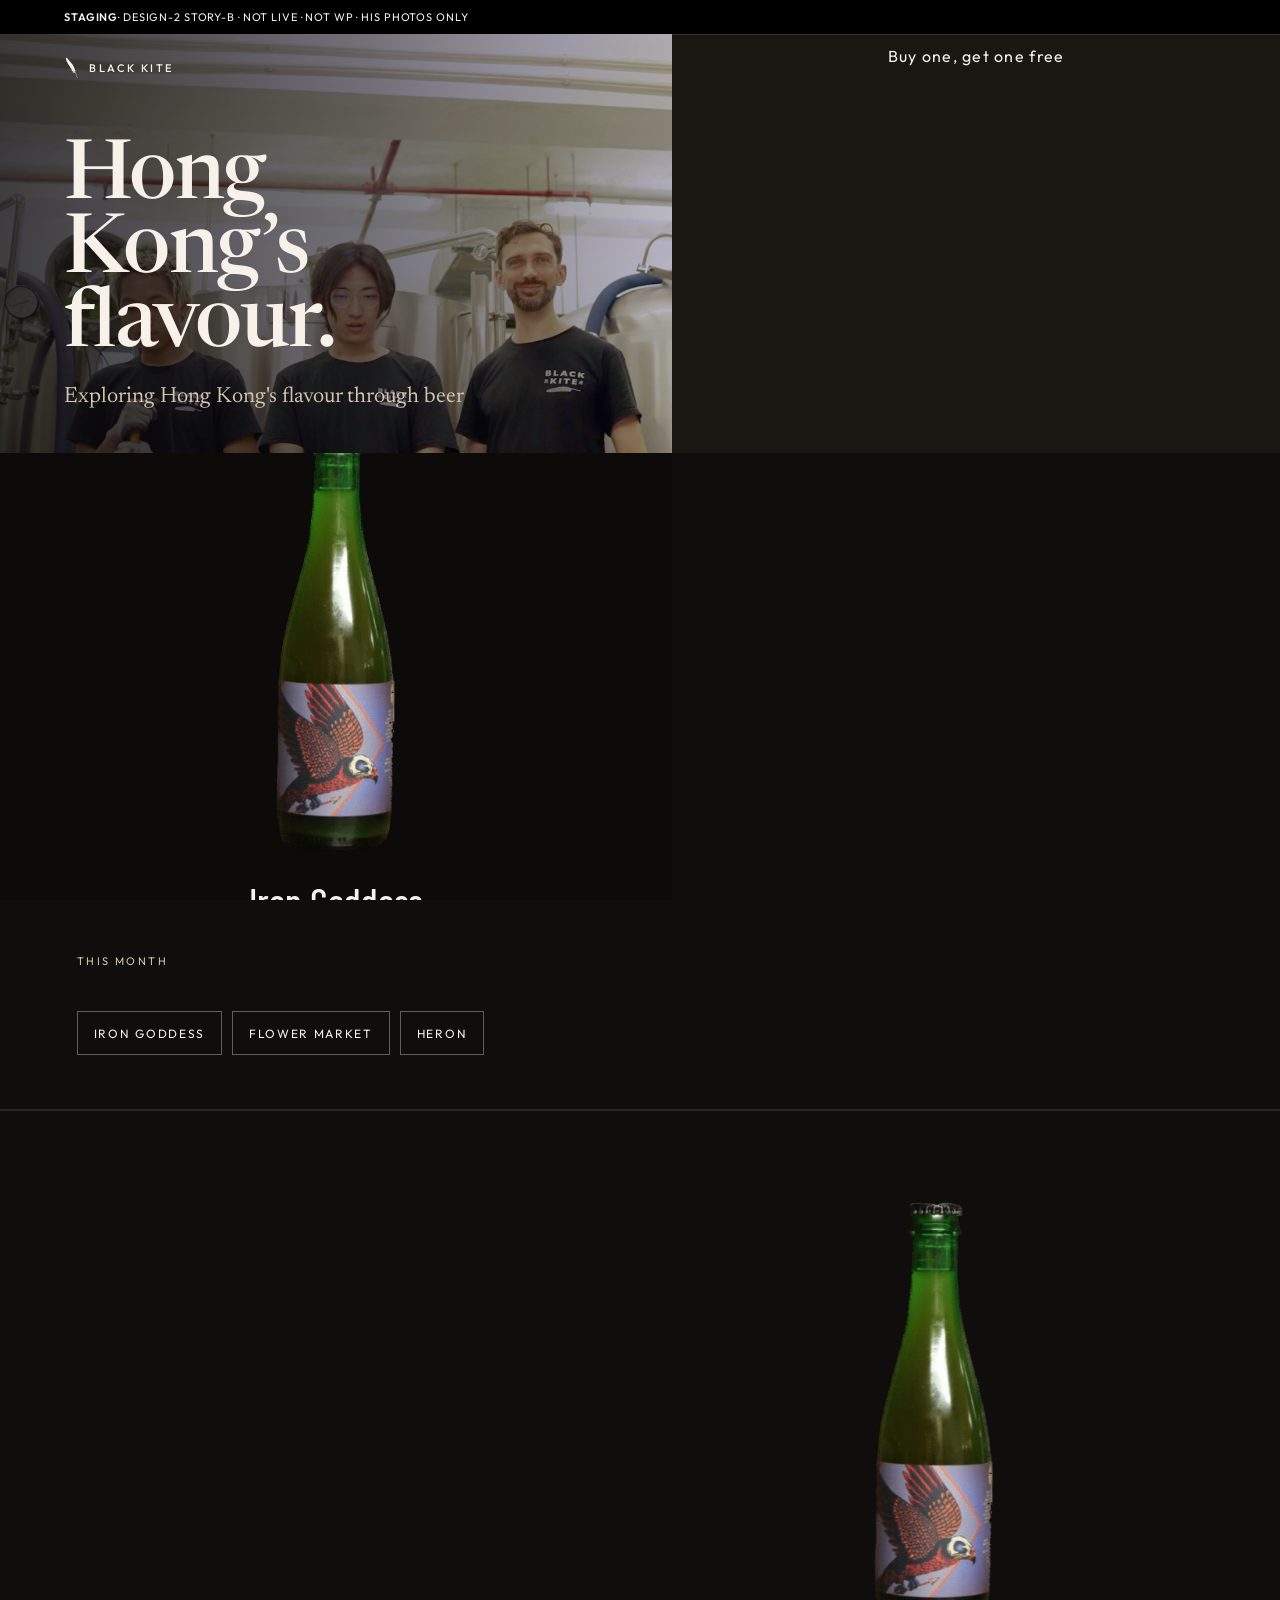
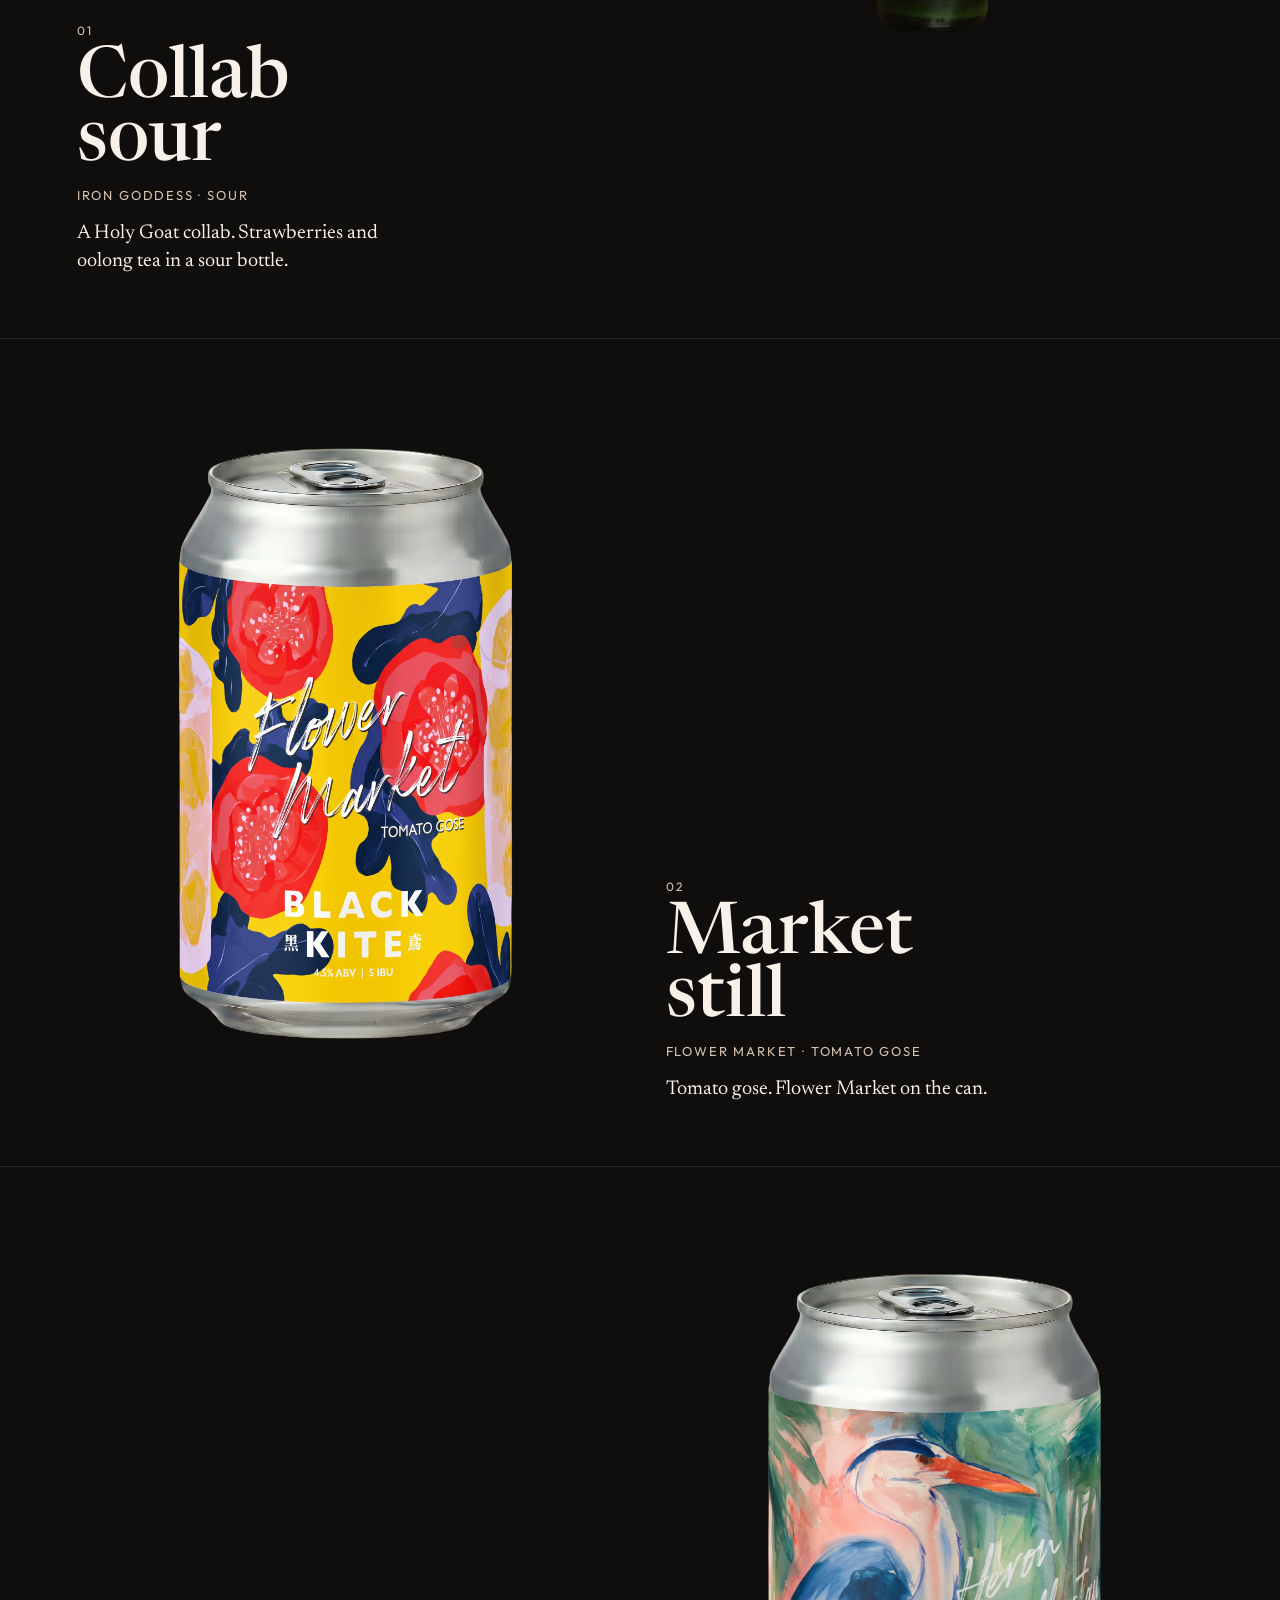
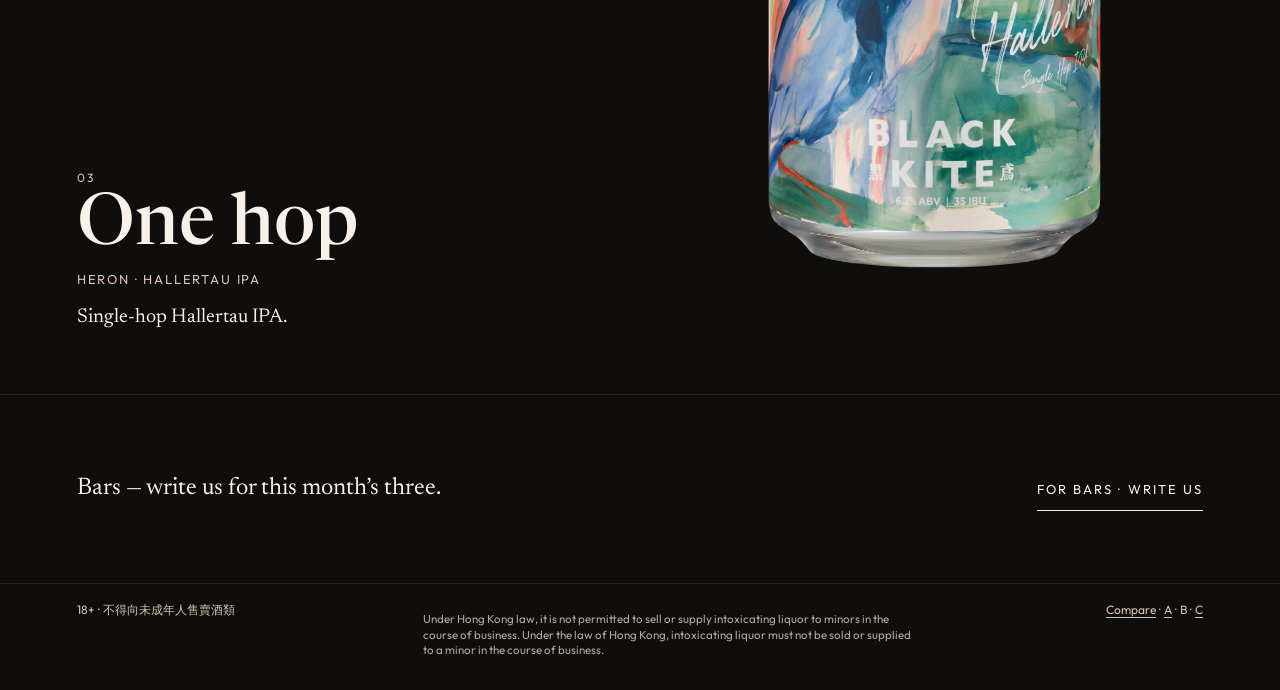
==== index.html @ 5957b6c3 "story-b: move .deal-bar under film strip above Iron promo Jon GO t45u via Chief: snug under .film-vi" ====
<!DOCTYPE html>
<html lang="en">
<head>
<meta charset="utf-8">
<meta name="viewport" content="width=device-width, initial-scale=1">
<meta name="robots" content="noindex">
<title>Black Kite — STAGING · B · Film · Iron Goddess</title>
<link rel="preconnect" href="https://fonts.googleapis.com">
<link rel="preconnect" href="https://fonts.gstatic.com" crossorigin>
<link href="https://fonts.googleapis.com/css2?family=Barlow+Condensed:wght@500&family=Newsreader:wght@400;500&family=Outfit:wght@400;500;600&display=swap" rel="stylesheet">
<style>
  :root {
    --ground: #100e0c;
    --cream: #f7f1ea;
    --mute: #d4c4b0;
    --ban: 34px;
  }
  * { box-sizing: border-box; }
  html {
    scroll-behavior: smooth;
    scroll-padding-top: calc(var(--ban) + 12px);
  }
  #month, #stills, #bridge {
    scroll-margin-top: calc(var(--ban) + 12px);
  }
  html, body { margin: 0; background: var(--ground); color: var(--cream); font-family: Newsreader, Palatino, Georgia, serif; }
  img { display: block; max-width: 100%; height: auto; }
  a { color: inherit; text-decoration: none; }
  button { font: inherit; color: inherit; background: none; border: 0; padding: 0; cursor: pointer; }
  a:focus-visible, button:focus-visible { outline: 2px solid var(--cream); outline-offset: 3px; }
  .soft-banner {
    margin: 0; min-height: var(--ban); display: flex; align-items: center;
    padding: 8px 5vw; background: #000; color: var(--cream);
    font-family: Outfit, sans-serif; font-size: 11px; letter-spacing: .08em; text-transform: uppercase;
    position: sticky; top: 0; z-index: 80;
  }
  .soft-banner strong { font-weight: 600; }

  .film {
    position: relative; height: calc(100svh - var(--ban)); min-height: 640px;
    display: grid; grid-template-columns: 1.05fr .95fr;
    background: var(--ground); overflow: hidden;
  }
  .film-video { position: relative; min-height: 0; overflow: hidden; background: #0c0b09; }
  .film-banner {
    position: absolute; inset: 0; width: 100%; height: 100%;
    object-fit: cover; object-position: center 28%;
    background: #0c0b09; z-index: 0; pointer-events: none;
  }
  .film-video .void { position: relative; z-index: 2; padding: 1.4rem 5vw 6vh; display: flex; flex-direction: column; height: 100%; min-height: 0; }
  .film-video .void::before {
    content: ""; position: absolute; inset: 0; z-index: -1; pointer-events: none;
    background: linear-gradient(90deg, rgba(12,11,9,.78) 0%, rgba(12,11,9,.55) 55%, rgba(12,11,9,.25) 100%);
  }
  .canwrap.promo {
    display: flex; flex-direction: column; align-items: center; justify-content: center;
    gap: 12px; min-height: 0; padding: 4vh 3vw; background: #0c0b09;
  }
  .canwrap.promo img {
    width: auto; max-width: 100%; max-height: 68vh;
    object-fit: contain; object-position: center top;
  }

  /* t90u — Iron Goddess 600×600 square-friendly vs tall product shots */
  .canwrap.promo img[src*="iron-goddess"],
  #chapter-iron .shot img,
  #chip-iron img {
    width: min(100%, 52vh);
    max-width: 520px;
    max-height: 68vh;
    aspect-ratio: 1 / 1;
    height: auto;
    object-fit: contain;
    object-position: center center;
  }
  #chip-iron img {
    width: 88px;
    max-width: 88px;
    max-height: 88px;
    height: 88px;
  }
  @media (max-width: 800px) {
    .canwrap.promo img[src*="iron-goddess"] { max-height: min(48vh, 340px); width: min(100%, 48vh, 340px); }
  }

  .promo-name {
    margin: 0; font-family: "Barlow Condensed", Impact, sans-serif;
    font-weight: 500; font-size: clamp(28px, 3vw, 40px); line-height: 1; color: var(--cream);
  }
  .promo-sell {
    margin: 0; font-family: Outfit, sans-serif; font-size: 14px;
    letter-spacing: .06em; color: var(--mute);
  }
  .bar { display: flex; justify-content: space-between; align-items: center; gap: 1rem; }
  .mark { display: flex; align-items: center; gap: 10px; font-family: Outfit, sans-serif; letter-spacing: .22em; font-size: 11px; font-weight: 500; }
  .feather { height: 24px; width: auto; display: block; }
  .feather path { fill: var(--cream); }
  .speak { margin-top: 7vh; }
  .film h1 {
    margin: 0 0 1.1rem; max-width: 9ch;
    font-weight: 500; font-size: clamp(2.6rem, 6.4vw, 5.75rem); line-height: .9; letter-spacing: -.02em;
  }
  .earnest { margin: 0; max-width: 34ch; font-size: clamp(1.125rem, 2vw, 1.375rem); line-height: 1.4; color: var(--mute); }
  .sell {
    margin: 1.1rem 0 0; max-width: 36ch;
    font-family: Outfit, sans-serif; font-size: clamp(0.95rem, 1.6vw, 1.05rem);
    font-weight: 500; letter-spacing: .04em; line-height: 1.35; color: var(--cream);
  }

  .month-label, .chip-strip .label {
    margin: 0; font-family: Outfit, sans-serif; font-size: 11px; letter-spacing: .22em;
    text-transform: uppercase; color: var(--mute);
  }
  .month-label { padding: 6vh 6vw 0; }
  .chip-strip { padding: 3vh 6vw 6vh; border-bottom: 1px solid rgba(247,241,234,.1); position: relative; }
  .chips { display: flex; flex-wrap: wrap; gap: 10px; position: relative; margin-top: 1rem; }
  .chip {
    font-family: Outfit, sans-serif; font-size: 12px; letter-spacing: .14em; text-transform: uppercase;
    min-height: 44px; padding: 12px 16px; border: 1px solid rgba(247,241,234,.35); background: transparent; color: var(--cream);
    transition: background 250ms ease, opacity 250ms ease;
  }
  .chip:hover, .chip:focus-visible, .chip.is-open { background: rgba(247,241,234,.1); }
  .chip-panel {
    display: none; position: absolute; z-index: 5; top: calc(100% + 12px); left: 12px;
    width: min(440px, calc(100vw - 24px));
    padding: 1rem; background: #1a1714; border: 1px solid rgba(247,241,234,.22);
    grid-template-columns: 88px 1fr; gap: 14px; align-items: center;
    opacity: 0; transition: opacity 250ms ease;
  }
  .chip-panel.is-open { display: grid; opacity: 1; }
  .chip-panel img { width: 88px; height: 112px; object-fit: contain; object-position: center top; background: #0c0b09; }
  .chip-panel .name { margin: 0 0 4px; font-size: 1.625rem; font-weight: 500; line-height: 1; }
  .chip-panel .meta { margin: 0 0 8px; font-family: Outfit, sans-serif; font-size: 12px; letter-spacing: .14em; text-transform: uppercase; color: var(--mute); }
  .chip-panel .blurb { margin: 0; font-size: 1rem; line-height: 1.35; color: var(--cream); }
  .chip-panel .close {
    position: absolute; top: 8px; right: 10px; min-height: 44px; min-width: 44px;
    font-family: Outfit, sans-serif; font-size: 11px; letter-spacing: .14em; text-transform: uppercase; color: var(--mute);
  }

  .chapter {
    min-height: 92vh; display: grid; grid-template-columns: 1fr 1fr; gap: 4vw; align-items: end;
    padding: 8vh 6vw 7vh; border-top: 1px solid rgba(247,241,234,.1); scroll-snap-align: start;
  }
  .chapter:nth-child(even) .copy { order: 2; }
  .chapter:nth-child(even) .shot { order: 1; }
  .shot {
    display: flex; align-items: flex-end; justify-content: center; min-height: 52vh;
    position: sticky; top: calc(var(--ban) + 1rem); align-self: start;
  }
  .shot img { width: auto; max-width: 100%; max-height: 74vh; object-fit: contain; object-position: center top; }
  .idx { font-family: Outfit, sans-serif; font-size: 12px; letter-spacing: .22em; color: var(--mute); }
  .copy h2 { margin: 10px 0 12px; max-width: 8ch; font-weight: 500; font-size: clamp(2.75rem, 5.6vw, 5.25rem); line-height: .88; }
  .slate { display: block; margin-bottom: 1rem; font-family: Outfit, sans-serif; font-size: 13px; letter-spacing: .14em; text-transform: uppercase; color: var(--mute); }
  .copy p { margin: 0; max-width: 32ch; font-size: 1.25rem; line-height: 1.4; color: var(--cream); }
  html.js-motion .copy { opacity: 0; transform: translateY(12px); transition: opacity .7s ease, transform .7s ease; }
  html.js-motion .chapter.is-in .copy { opacity: 1; transform: none; }

  .bridge {
    padding: 8vh 6vw; border-top: 1px solid rgba(247,241,234,.1);
    display: flex; justify-content: space-between; align-items: baseline; gap: 1.5rem; flex-wrap: wrap;
    scroll-snap-align: start;
  }
  .bridge p { margin: 0; max-width: 34ch; font-size: clamp(1.35rem, 2.4vw, 1.5rem); line-height: 1.3; }
  .bridge .write {
    font-family: Outfit, sans-serif; font-size: 13px; letter-spacing: .16em; text-transform: uppercase;
    border-bottom: 1px solid var(--cream); padding: 12px 0; min-height: 44px; display: inline-flex; align-items: center;
  }

  .foot {
    display: flex; justify-content: space-between; gap: 1rem; flex-wrap: wrap;
    padding: 1.1rem 6vw 2rem; border-top: 1px solid rgba(247,241,234,.1);
    font-family: Outfit, sans-serif; font-size: 12px; color: var(--mute);
  }
  .foot a { border-bottom: 1px solid currentColor; }
  .foot .legal { margin: 0.6rem 0 0; max-width: 62ch; font-size: 0.72rem; line-height: 1.35; opacity: 0.85; }

  @media (max-width: 800px) {
    /* t148u — stop clipping Iron bottle + promo-name on stacked hero */
    .film {
      grid-template-columns: 1fr;
      height: auto;
      min-height: calc(100svh - var(--ban));
      overflow: visible;
    }
    .film-video {
      min-height: 38vh;
      max-height: 46vh;
      overflow: hidden;
    }
    .canwrap.promo {
      min-height: auto;
      padding: 2.5vh 4vw 3.5vh;
      overflow: visible;
      flex-shrink: 0;
    }
    .canwrap.promo img { max-height: 46vh; }
    .promo-name, .promo-sell { flex-shrink: 0; }
    .film-video .void {
      min-height: 100%; height: 100%;
      background: linear-gradient(180deg, rgba(16,14,12,.5) 0%, rgba(16,14,12,.08) 30%, rgba(16,14,12,.15) 46%, rgba(16,14,12,.88) 100%);
      justify-content: space-between;
    }
    .speak { margin-top: auto; }
    .chapter { grid-template-columns: 1fr; min-height: auto; }
    .chapter:nth-child(even) .copy, .chapter:nth-child(even) .shot { order: unset; }
    .copy { order: -1; }
    .shot { position: static; min-height: 46vh; }
    .shot img { max-height: 54vh; }
  }
  @media (prefers-reduced-motion: reduce) {
    html { scroll-snap-type: none; scroll-behavior: auto; }
    * { animation: none !important; transition: none !important; }
    .reveal, .js-motion .copy { opacity: 1 !important; transform: none !important; }
  }

    /* t26u dual-video layer swap */
    .film-video { background: #0c0b09; }
    #film-portrait, #film-portrait-b {
      position: absolute; inset: 0; width: 100%; height: 100%;
      object-fit: cover;
      object-position: center 28%; background: #0c0b09;
    }
    #film-portrait.is-front, #film-portrait-b.is-front { opacity: 1; z-index: 1; }
    #film-portrait.is-back,  #film-portrait-b.is-back  { opacity: 0; z-index: 0; pointer-events: none; }

.deal-bar {
  width: 100%;
  margin: 0;
  padding: 12px 5vw;
  text-align: center;
  font-family: 'Outfit', sans-serif;
  font-size: 16px;
  line-height: 1.2;
  letter-spacing: 0.08em;
  color: #f5f0e8;
  background: #1a1612;
  border-top: 1px solid rgba(245, 240, 232, 0.12);
  position: static;
}
@media (max-width: 800px) {
  .deal-bar {
    font-size: 15px;
    padding: 10px 5vw;
  }
}
</style>
</head>
<body>
<p class="soft-banner"><strong>STAGING</strong> · design-2 story-b · not live · not WP · his photos only</p>

<section class="film" id="top">
  <div class="film-video">
    <video id="film-portrait" class="film-banner is-front" autoplay muted playsinline preload="metadata"
      poster="assets/mkt-brew-boys-frame0.jpg"
      aria-label="Black Kite marketing film — rotating BK portrait clips (Brew Boys first, then Oil Beer, Reverse Throw, Clone, Jump, Magic Pizza, Char Siu, Pandan, Cloudwater, Purple Rice, Ivan, Goodlooking, Sauce).">
      <source src="assets/mkt-bk-4-1-brew-boys-lean.mp4" type="video/mp4">
    </video>
          <video id="film-portrait-b" class="film-banner is-back" muted playsinline preload="none" aria-hidden="true"></video>
    <div class="void">
      <div class="bar">
        <a class="mark" href="#top">
          <svg class="feather" viewBox="0 0 143 223" aria-hidden="true"><path fill="currentColor" d="M16.0 18.0 L18.0 16.0 L24.0 17.0 L31.0 21.0 L39.0 29.0 L81.0 82.0 L84.0 87.0 L84.0 94.0 L85.0 95.0 L87.0 93.0 L91.0 97.0 L94.0 104.0 L92.0 110.0 L93.0 115.0 L95.0 116.0 L96.0 111.0 L98.0 112.0 L101.0 127.0 L106.0 137.0 L106.0 140.0 L104.0 138.0 L103.0 140.0 L111.0 160.0 L120.0 191.0 L126.0 201.0 L125.0 206.0 L118.0 193.0 L105.0 153.0 L104.0 152.0 L103.0 155.0 L88.0 154.0 L81.0 152.0 L78.0 148.0 L85.0 146.0 L100.0 146.0 L103.0 153.0 L103.0 147.0 L100.0 143.0 L84.0 144.0 L78.0 142.0 L70.0 129.0 L70.0 125.0 L68.0 124.0 L69.0 122.0 L67.0 121.0 L70.0 121.0 L71.0 117.0 L63.0 116.0 L64.0 115.0 L61.0 112.0 L63.0 111.0 L60.0 110.0 L55.0 101.0 L56.0 99.0 L52.0 96.0 L53.0 95.0 L48.0 90.0 L46.0 84.0 L41.0 79.0 L45.0 78.0 L39.0 76.0 L35.0 67.0 L32.0 66.0 L33.0 64.0 L31.0 63.0 L33.0 62.0 L30.0 61.0 L31.0 59.0 L25.0 50.0 L18.0 26.0 L16.0 24.0 L16.0 19.0 Z"/></svg>
          BLACK KITE
        </a>
      </div>
      <div>
        <div class="speak">
        <h1>Hong Kong’s flavour.</h1>
        <p class="earnest">Exploring Hong Kong's flavour through beer</p>
        </div>
      </div>
    </div>
  </div>
  <p class="deal-bar" role="status">Buy one, get one free</p>
  <div class="canwrap promo">
    <img src="assets/iron-goddess.png" alt="Iron Goddess bottle." width="600" height="600">
    <p class="promo-name">Iron Goddess</p>
    <p class="promo-sell">Newly released.</p>
  </div>
</section>


<p class="month-label" id="month">This month</p>
<section class="chip-strip" aria-label="Beers this month">
  <div class="chips">
    <button type="button" class="chip" aria-expanded="false" aria-controls="chip-iron" id="btn-iron" data-chapter="chapter-iron">Iron Goddess</button>
    <button type="button" class="chip" aria-expanded="false" aria-controls="chip-flower" id="btn-flower" data-chapter="chapter-flower">Flower Market</button>
    <button type="button" class="chip" aria-expanded="false" aria-controls="chip-heron" id="btn-heron" data-chapter="chapter-heron">Heron</button>

    <div class="chip-panel" id="chip-iron" role="region" aria-labelledby="btn-iron" hidden>
      <img src="assets/iron-goddess.png" alt="" width="600" height="600">
      <div>
        <p class="name">Iron Goddess</p>
        <p class="meta">Sour</p>
        <p class="blurb">Holy Goat collab. Strawberries and oolong tea in a sour bottle.</p>
        <button type="button" class="close">Close</button>
      </div>
    </div>
    <div class="chip-panel" id="chip-flower" role="region" aria-labelledby="btn-flower" hidden>
      <img src="assets/flower-market.png" alt="" width="1792" height="2400">
      <div>
        <p class="name">Flower Market</p>
        <p class="meta">Tomato gose</p>
        <p class="blurb">Tomato gose. Flower Market on the can.</p>
        <button type="button" class="close">Close</button>
      </div>
    </div>
    <div class="chip-panel" id="chip-heron" role="region" aria-labelledby="btn-heron" hidden>
      <img src="assets/heron.png" alt="" width="1696" height="2528">
      <div>
        <p class="name">Heron</p>
        <p class="meta">Hallertau IPA</p>
        <p class="blurb">Single-hop Hallertau IPA.</p>
        <button type="button" class="close">Close</button>
      </div>
    </div>
  </div>
</section>

<div id="stills">
  <section class="chapter" id="chapter-iron">
    <div class="copy">
      <span class="idx">01</span>
      <h2>Collab sour</h2>
      <span class="slate">Iron Goddess · Sour</span>
      <p>A Holy Goat collab. Strawberries and oolong tea in a sour bottle.</p>
    </div>
    <div class="shot"><img src="assets/iron-goddess.png" alt="Iron Goddess sour, full bottle." width="600" height="600"></div>
  </section>
  <section class="chapter" id="chapter-flower">
    <div class="copy">
      <span class="idx">02</span>
      <h2>Market still</h2>
      <span class="slate">Flower Market · Tomato gose</span>
      <p>Tomato gose. Flower Market on the can.</p>
    </div>
    <div class="shot"><img src="assets/flower-market.png" alt="Flower Market tomato gose, full can." width="1792" height="2400"></div>
  </section>
  <section class="chapter" id="chapter-heron">
    <div class="copy">
      <span class="idx">03</span>
      <h2>One hop</h2>
      <span class="slate">Heron · Hallertau IPA</span>
      <p>Single-hop Hallertau IPA.</p>
    </div>
    <div class="shot"><img src="assets/heron.png" alt="Heron Hallertau, full can." width="1696" height="2528"></div>
  </section>
</div>

<div class="bridge" id="bridge">
  <p>Bars — write us for this month’s three.</p>
  <a class="write" href="mailto:beer@blackkite.hk?subject=Bars%20enquiry">For bars · write us</a>
</div>

<footer class="foot">
  <span>18+ · <span lang="zh-Hant">不得向未成年人售賣酒類</span></span>
  <p class="legal">Under Hong Kong law, it is not permitted to sell or supply intoxicating liquor to minors in the course of business. Under the law of Hong Kong, intoxicating liquor must not be sold or supplied to a minor in the course of business.</p>
  <span><a href="https://jchiu1303.github.io/blackkite-shak-pick-2026-10-19/">Compare</a> · <a href="https://jchiu1303.github.io/blackkite-shak-pick-2026-10-19/story-a/">A</a> · B · <a href="https://jchiu1303.github.io/blackkite-shak-pick-2026-10-19/story-c/">C</a></span>
</footer>
<script>
/* t26u — dual-video layer swap: the visible layer's .src is never reassigned */
const clips = [
    "assets/mkt-bk-4-1-brew-boys-lean.mp4",
    "assets/mkt-bk-6-1-oil-beer-draft-2-2-lean.mp4",
    "assets/mkt-bk-6-2-reverse-throw-web-lean.mp4",
    "assets/mkt-bk-7-4-clone-d2-lean.mp4",
    "assets/mkt-bk-5-1-jump-lean.mp4",
    "assets/mkt-bk-7-2-magic-pizza-lean.mp4",
    "assets/mkt-bk-4-3-char-siu-d31-lean.mp4",
    "assets/mkt-bk-5-3-pandan-lean.mp4",
    "assets/mkt-bk-5-2-cloudwater-d2-lean.mp4",
    "assets/mkt-bk-4-2-purple-rice-d2-lean.mp4",
    "assets/mkt-bk-7-3-ivan-lean.mp4",
    "assets/mkt-goodlooking-web-lean.mp4",
    "assets/mkt-sauce-web-lean.mp4"
];

(function () {
  "use strict";
  var CLIPS = clips;

  function boot() {
    var A = document.getElementById("film-portrait");
    var B = document.getElementById("film-portrait-b");
    if (!A || !B) return;
    if (A.getAttribute("data-t26u") === "1") return;
    A.setAttribute("data-t26u", "1");

    var reduced = false;
    try { reduced = window.matchMedia("(prefers-reduced-motion: reduce)").matches; } catch (e) {}

    var front = A;
    var back = B;
    var index = 0;

    A.classList.add("is-front"); A.classList.remove("is-back");
    B.classList.add("is-back");  B.classList.remove("is-front");
    A.setAttribute("aria-hidden", "false");
    B.setAttribute("aria-hidden", "true");
    A.muted = true; B.muted = true;
    B.removeAttribute("poster");

    if (reduced) {
      A.removeAttribute("autoplay");
      B.removeAttribute("autoplay");
      A.autoplay = false; B.autoplay = false;
      try { A.pause(); B.pause(); } catch (e) {}
      return;
    }

    function stripPoster() {
      A.removeAttribute("poster");
      B.removeAttribute("poster");
    }

    A.addEventListener("playing", function onFirstPlaying() {
      A.removeEventListener("playing", onFirstPlaying);
      A.removeAttribute("poster");
    });
    if (!A.paused && A.readyState >= 2) A.removeAttribute("poster");

    function flip() {
      var t = front;
      front = back;
      back = t;
      front.classList.remove("is-back");
      front.classList.add("is-front");
      back.classList.remove("is-front");
      back.classList.add("is-back");
      front.setAttribute("aria-hidden", "false");
      back.setAttribute("aria-hidden", "true");
      try { back.pause(); } catch (e) {}
    }

    function primeBack(i) {
      if (!CLIPS.length) return;
      back.removeAttribute("poster");
      try { back.pause(); } catch (e) {}
      back.preload = "auto";
      back.src = CLIPS[i % CLIPS.length];
      try { back.load(); } catch (e) {}
    }

    function advance() {
      if (reduced) return;
      var next = (index + 1) % CLIPS.length;
      var done = false;
      function go() {
        if (done || reduced) return;
        done = true;
        back.removeEventListener("canplay", go);
        stripPoster();
        try { back.currentTime = 0; } catch (e) {}
        var p = back.play();
        if (p && p.catch) p.catch(function () {});
        flip();
        index = next;
        primeBack((index + 1) % CLIPS.length);
      }
      back.addEventListener("canplay", go);
      if (back.readyState >= 3) go();
    }

    function onEnded(e) {
      if (e.target !== front) return;
      advance();
    }
    A.addEventListener("ended", onEnded);
    B.addEventListener("ended", onEnded);

    if (!A.getAttribute("src") && CLIPS.length) {
      A.preload = "auto";
      A.src = CLIPS[0];
      try { A.load(); } catch (e) {}
    }

    if (CLIPS.length > 1) primeBack(1);

    var p = A.play();
    if (p && p.catch) p.catch(function () {});

    function kick() {
      if (reduced) return;
      if (front.paused) {
        var q = front.play();
        if (q && q.catch) q.catch(function () {});
      }
    }
    document.addEventListener("pointerdown", kick);
    document.addEventListener("touchstart", kick);
  }

  if (document.readyState === "loading") {
    document.addEventListener("DOMContentLoaded", boot);
  } else {
    boot();
  }
})();

  </script>
<script>
(function () {
  function goHash(hash) {
    if (!hash || hash === "#") return;
    var el = document.querySelector(hash);
    if (!el) return;
    el.scrollIntoView({ behavior: "smooth", block: "start" });
  }
  document.addEventListener("click", function (e) {
    var a = e.target.closest && e.target.closest('a[href^="#"]');
    if (!a) return;
    var href = a.getAttribute("href");
    if (!href || href === "#") return;
    e.preventDefault();
    if (history.pushState) history.pushState(null, "", href);
    else location.hash = href;
    requestAnimationFrame(function () { goHash(href); });
  });
  window.addEventListener("load", function () {
    if (location.hash) requestAnimationFrame(function () { goHash(location.hash); });
  });
})();
</script>


<script>
/* t90u — restore fb5366d chip open + scroll (+ motion), beside dual-video */
(function () {
  var reduce = window.matchMedia("(prefers-reduced-motion: reduce)").matches;
  if (!reduce) document.documentElement.classList.add("js-motion");
  document.querySelectorAll("video").forEach(function (v) {
    if (reduce) { v.pause(); v.removeAttribute("autoplay"); }
  });
  var nodes = document.querySelectorAll(".chapter");
  if (!reduce && "IntersectionObserver" in window) {
    var io = new IntersectionObserver(function (entries) {
      entries.forEach(function (e) {
        if (e.isIntersecting) { e.target.classList.add("is-in"); io.unobserve(e.target); }
      });
    }, { threshold: 0.28 });
    nodes.forEach(function (el) { io.observe(el); });
  } else {
    nodes.forEach(function (el) { el.classList.add("is-in"); });
  }

  var strip = document.querySelector(".chip-strip");
  if (!strip) return;
  var openChip = null, openPanel = null;
  function closePanel() {
    if (openPanel) { openPanel.classList.remove("is-open"); openPanel.setAttribute("hidden", ""); openPanel = null; }
    if (openChip) { openChip.classList.remove("is-open"); openChip.setAttribute("aria-expanded", "false"); openChip = null; }
  }
  function openFor(chip) {
    var panel = document.getElementById(chip.getAttribute("aria-controls"));
    if (!panel) return;
    if (openChip === chip) { closePanel(); return; }
    closePanel();
    openChip = chip; openPanel = panel;
    chip.classList.add("is-open");
    chip.setAttribute("aria-expanded", "true");
    panel.removeAttribute("hidden");
    panel.classList.add("is-open");
    var chips = strip.querySelector(".chips");
    var left = chip.offsetLeft;
    var max = chips.clientWidth - panel.offsetWidth - 8;
    if (left > max) left = Math.max(0, max);
    panel.style.left = left + "px";
  }
  strip.querySelectorAll(".chip").forEach(function (chip) {
    chip.addEventListener("click", function () {
      openFor(chip);
      var cid = chip.getAttribute("data-chapter");
      var ch = cid && document.getElementById(cid);
      if (ch) ch.scrollIntoView({ behavior: reduce ? "auto" : "smooth", block: "start" });
    });
  });
  strip.querySelectorAll(".chip-panel .close").forEach(function (btn) {
    btn.addEventListener("click", function (e) { e.stopPropagation(); closePanel(); });
  });
  document.addEventListener("keydown", function (e) { if (e.key === "Escape") closePanel(); });
  document.addEventListener("click", function (e) { if (!strip.contains(e.target)) closePanel(); });
})();
</script>

</body>
</html>
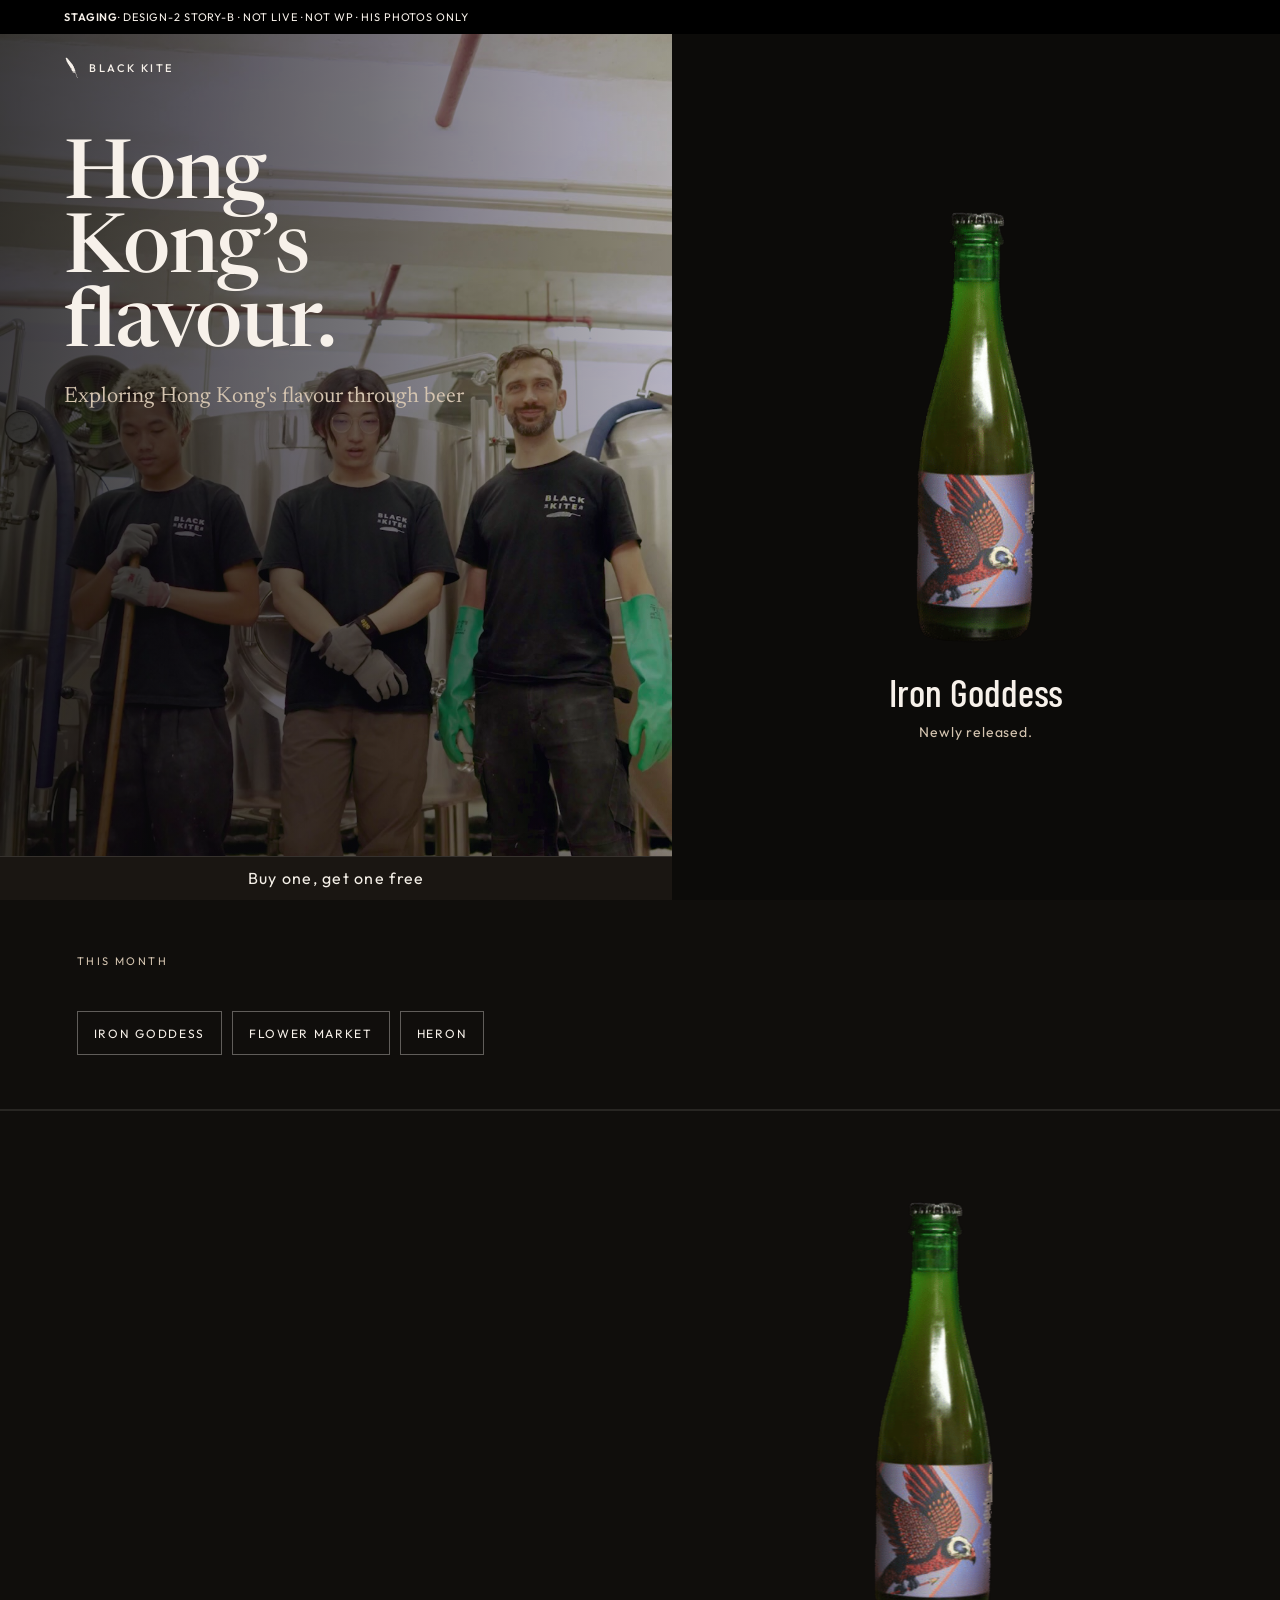
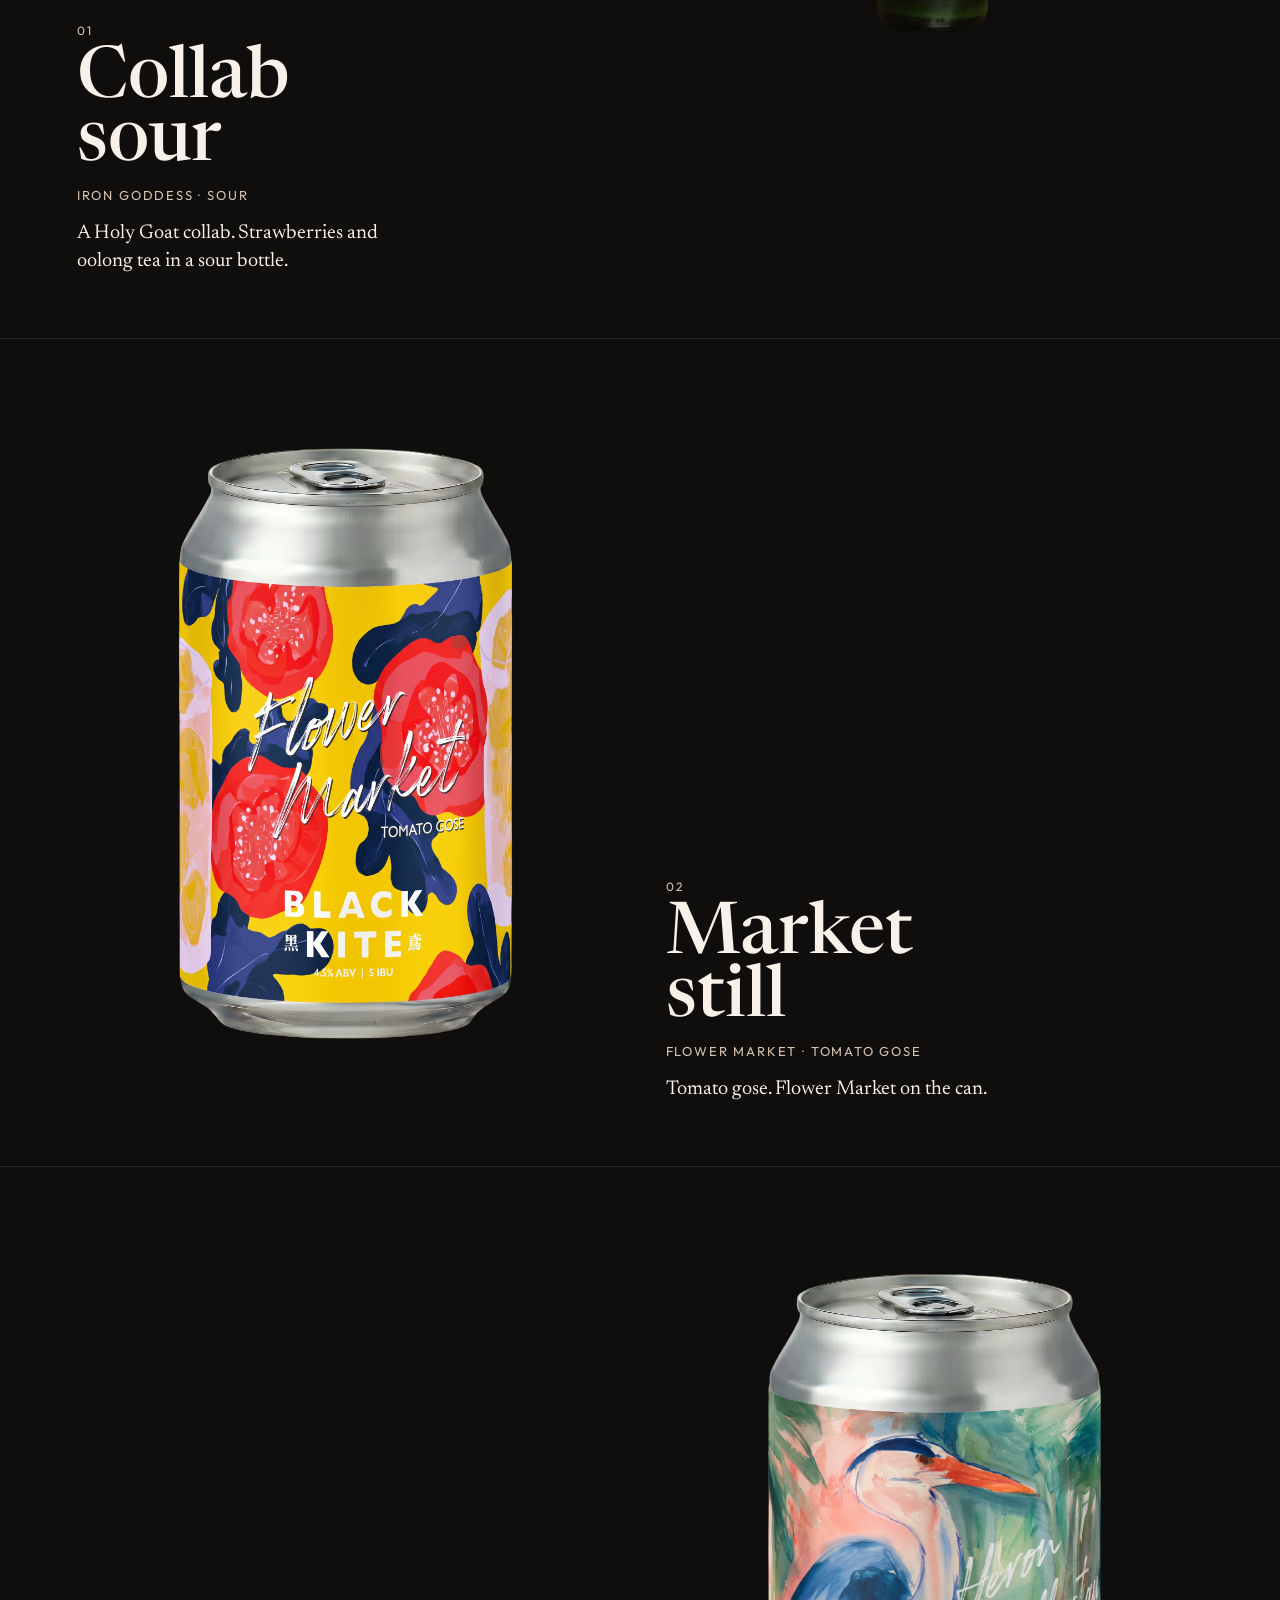
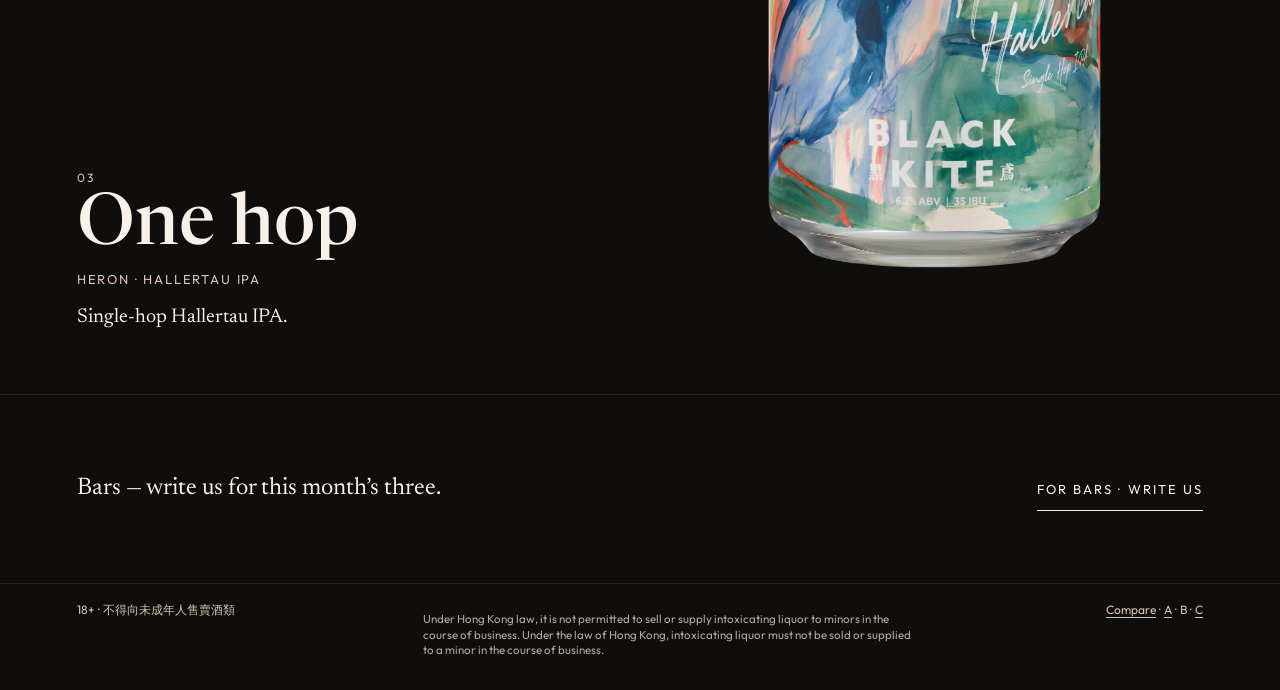
==== commit 09fc6a8e: "story-b: overlay .deal-bar on film-video (above fold) Jon GO t48: cancel under-film; absolute bottom" ====
--- a/index.html
+++ b/index.html
@@ -235,7 +235,11 @@
   color: #f5f0e8;
   background: #1a1612;
   border-top: 1px solid rgba(245, 240, 232, 0.12);
-  position: static;
+  position: absolute;
+  left: 0;
+  right: 0;
+  bottom: 0;
+  z-index: 3;
 }
 @media (max-width: 800px) {
   .deal-bar {
@@ -270,8 +274,8 @@
         </div>
       </div>
     </div>
+  <p class="deal-bar" role="status">Buy one, get one free</p>
   </div>
-  <p class="deal-bar" role="status">Buy one, get one free</p>
   <div class="canwrap promo">
     <img src="assets/iron-goddess.png" alt="Iron Goddess bottle." width="600" height="600">
     <p class="promo-name">Iron Goddess</p>
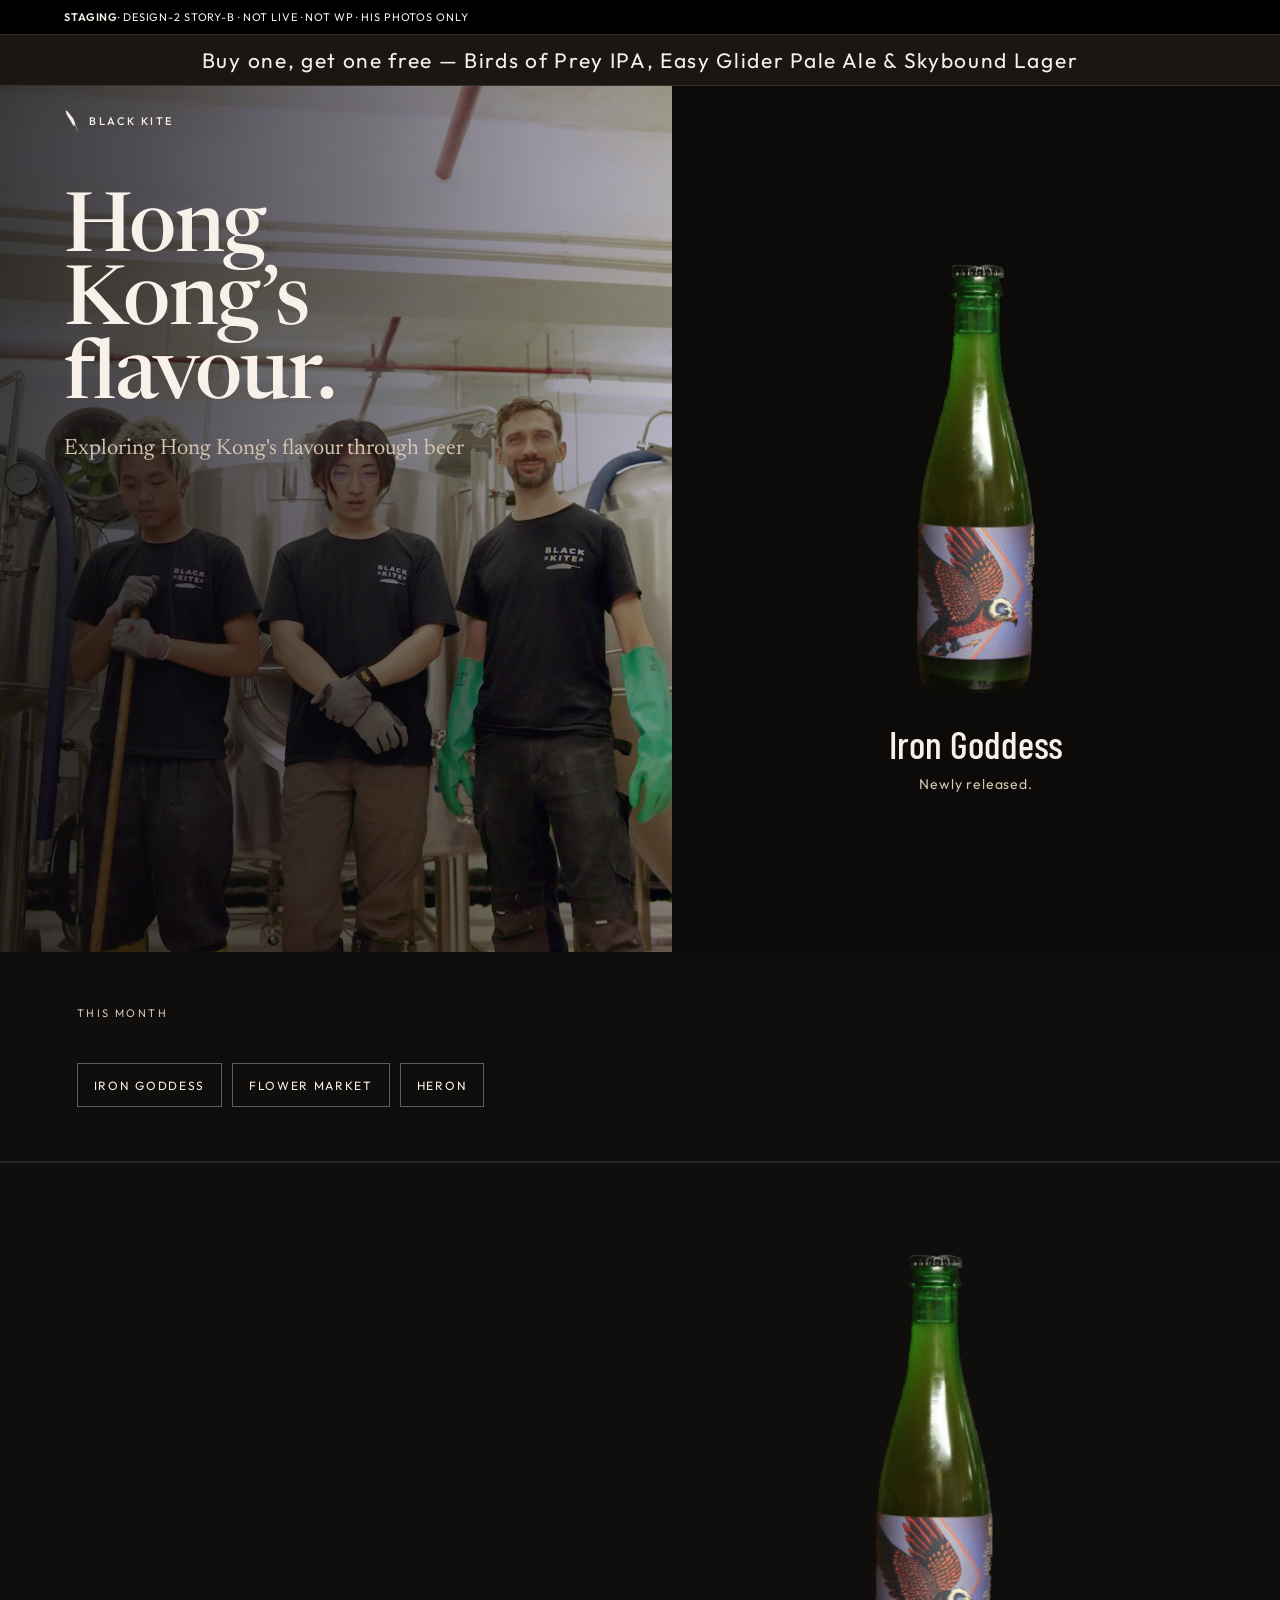
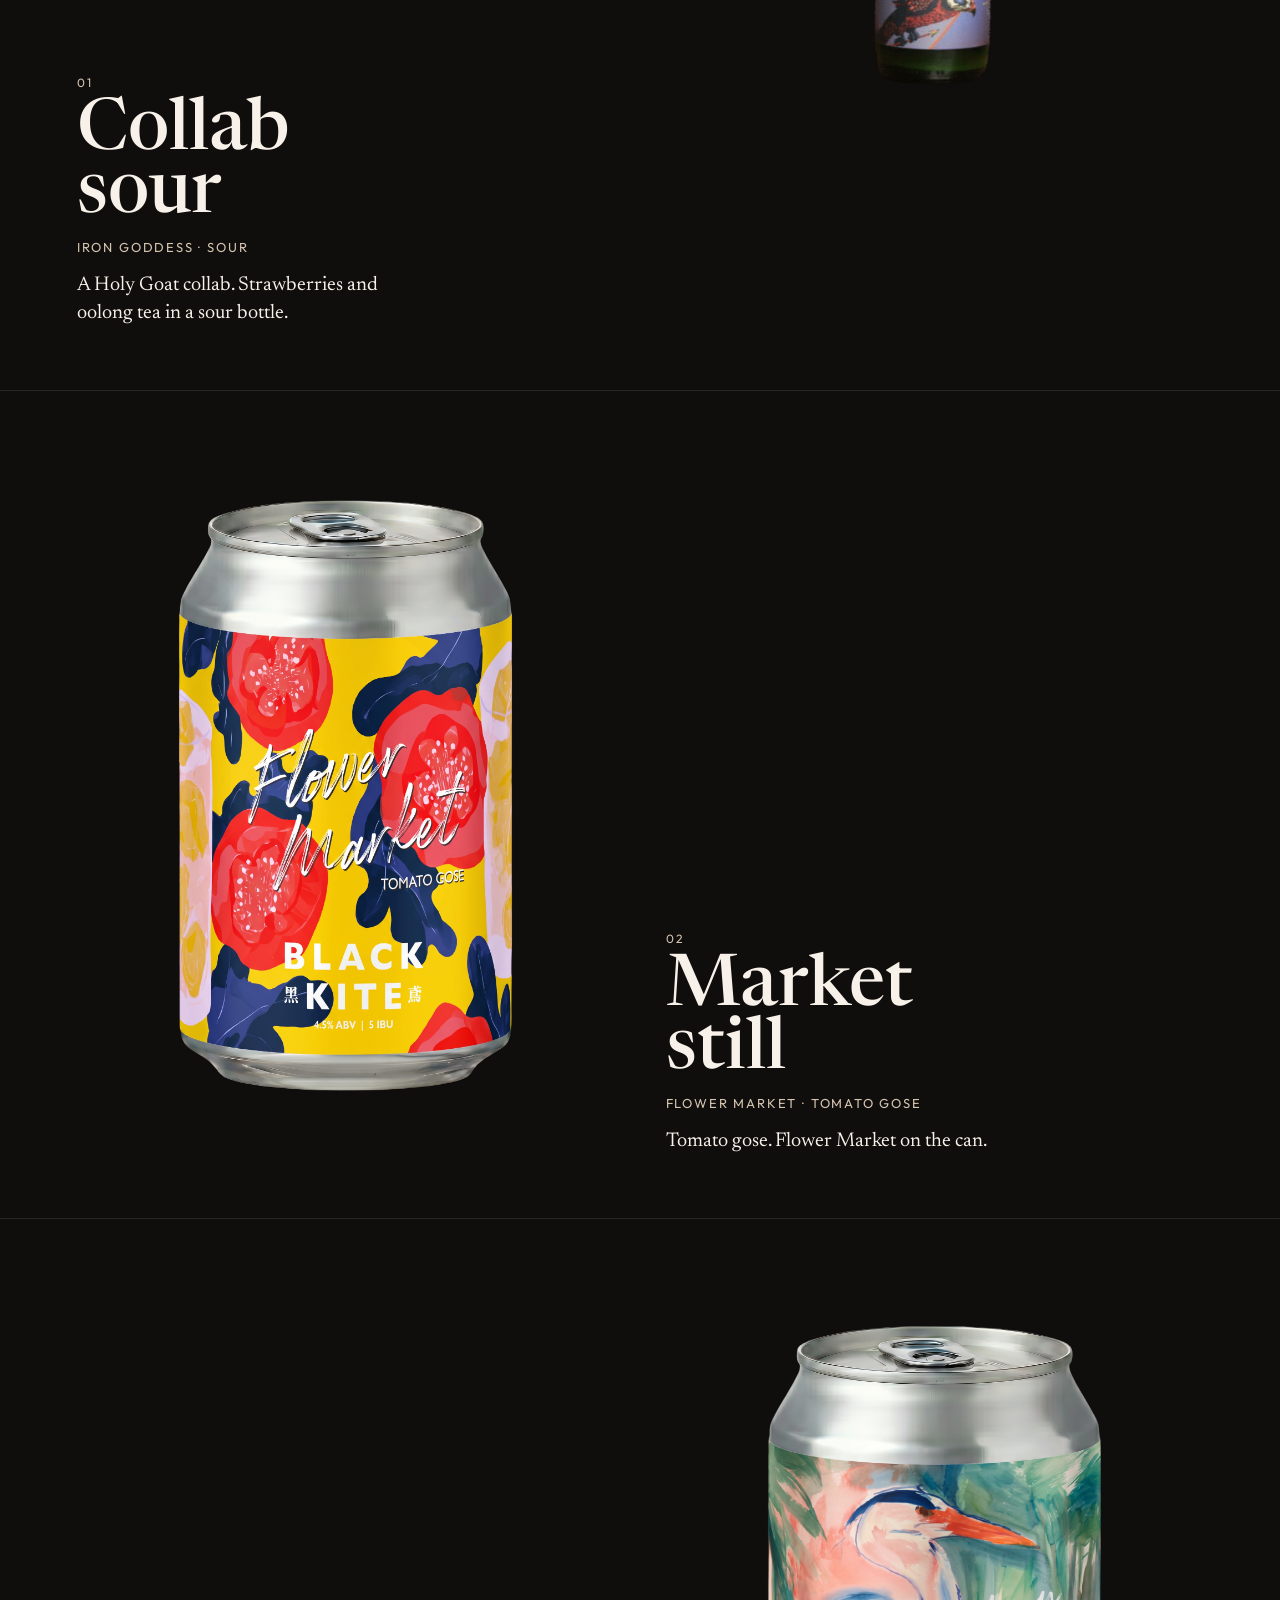
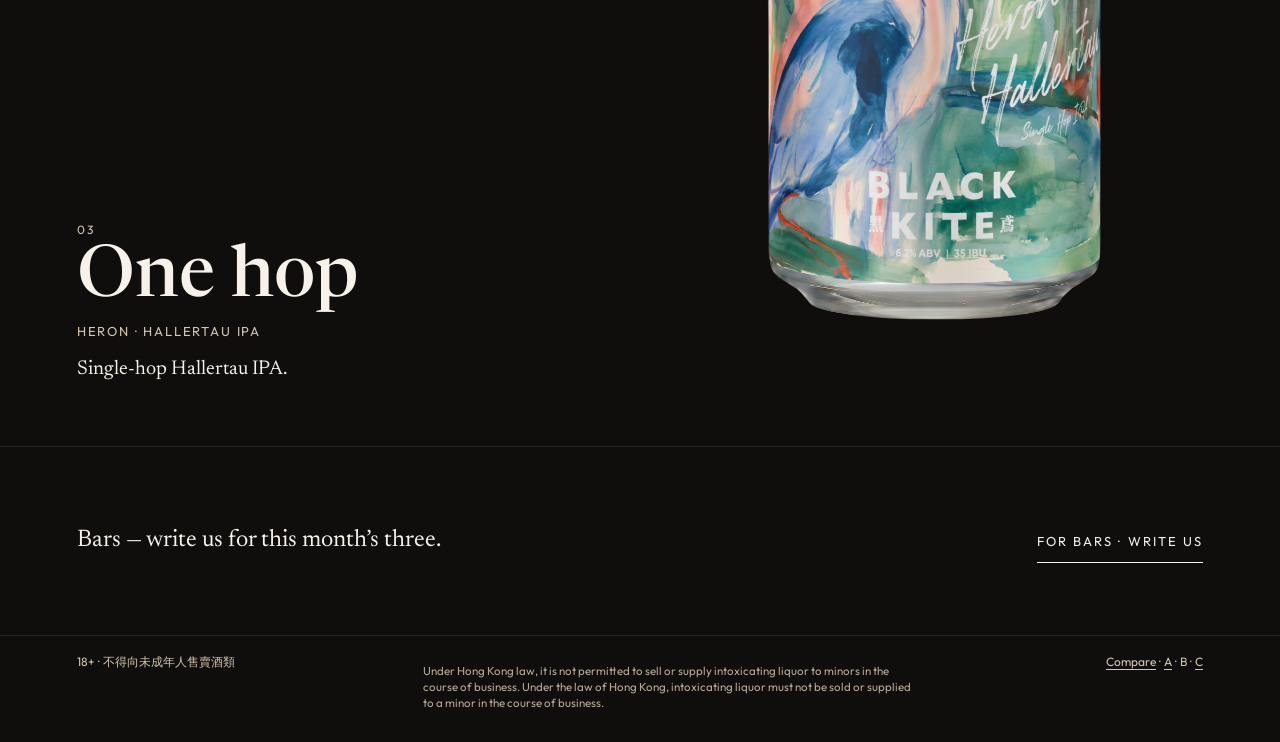
==== commit 0e7fcdbe: "story-b: sticky top BOGOF bar, bigger type, three beers Jon GO t54u: move .deal-bar off film overlay" ====
--- a/index.html
+++ b/index.html
@@ -229,21 +229,20 @@
   padding: 12px 5vw;
   text-align: center;
   font-family: 'Outfit', sans-serif;
-  font-size: 16px;
-  line-height: 1.2;
+  font-size: 21px;
+  line-height: 1.25;
   letter-spacing: 0.08em;
   color: #f5f0e8;
   background: #1a1612;
   border-top: 1px solid rgba(245, 240, 232, 0.12);
-  position: absolute;
-  left: 0;
-  right: 0;
-  bottom: 0;
-  z-index: 3;
+  border-bottom: 1px solid rgba(245, 240, 232, 0.12);
+  position: sticky;
+  top: var(--ban);
+  z-index: 70;
 }
 @media (max-width: 800px) {
   .deal-bar {
-    font-size: 15px;
+    font-size: 18px;
     padding: 10px 5vw;
   }
 }
@@ -251,6 +250,7 @@
 </head>
 <body>
 <p class="soft-banner"><strong>STAGING</strong> · design-2 story-b · not live · not WP · his photos only</p>
+<p class="deal-bar" role="status">Buy one, get one free — Birds of Prey IPA, Easy Glider Pale Ale &amp; Skybound Lager</p>
 
 <section class="film" id="top">
   <div class="film-video">
@@ -274,7 +274,7 @@
         </div>
       </div>
     </div>
-  <p class="deal-bar" role="status">Buy one, get one free</p>
+  
   </div>
   <div class="canwrap promo">
     <img src="assets/iron-goddess.png" alt="Iron Goddess bottle." width="600" height="600">
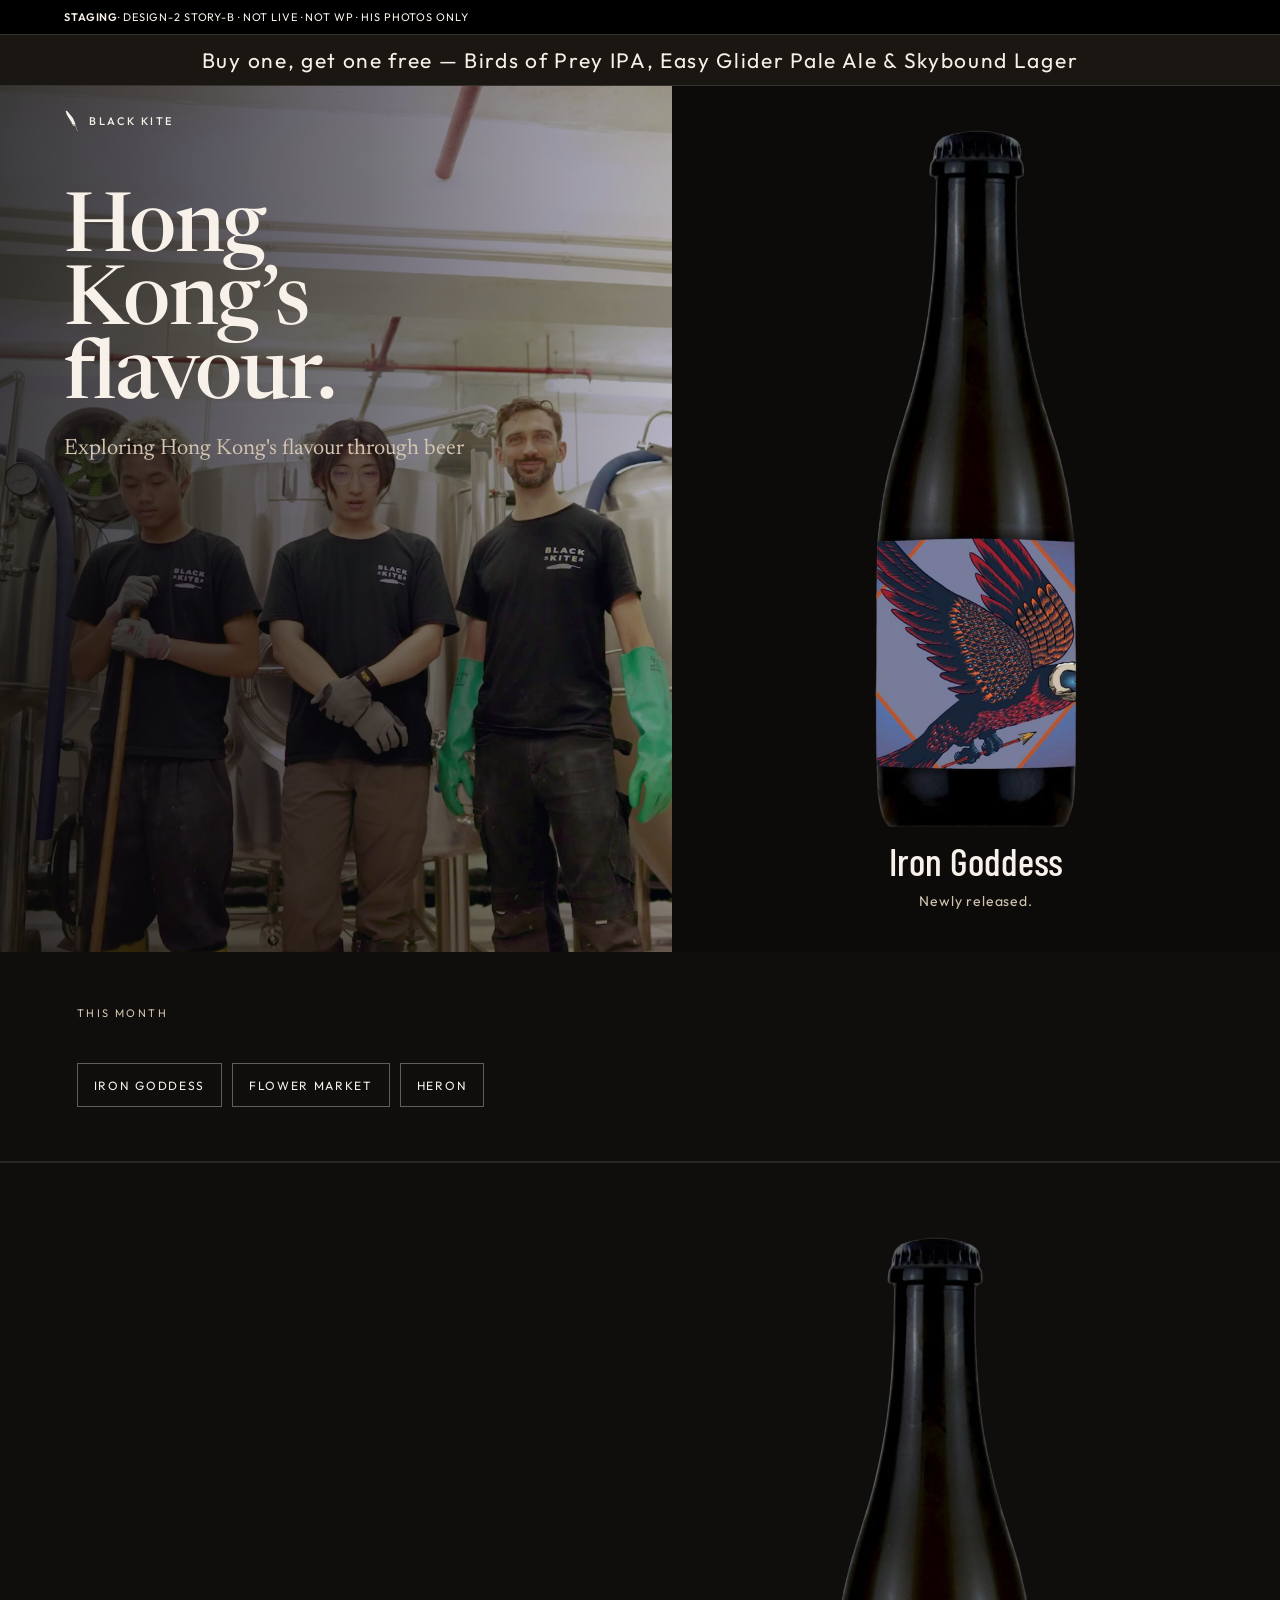
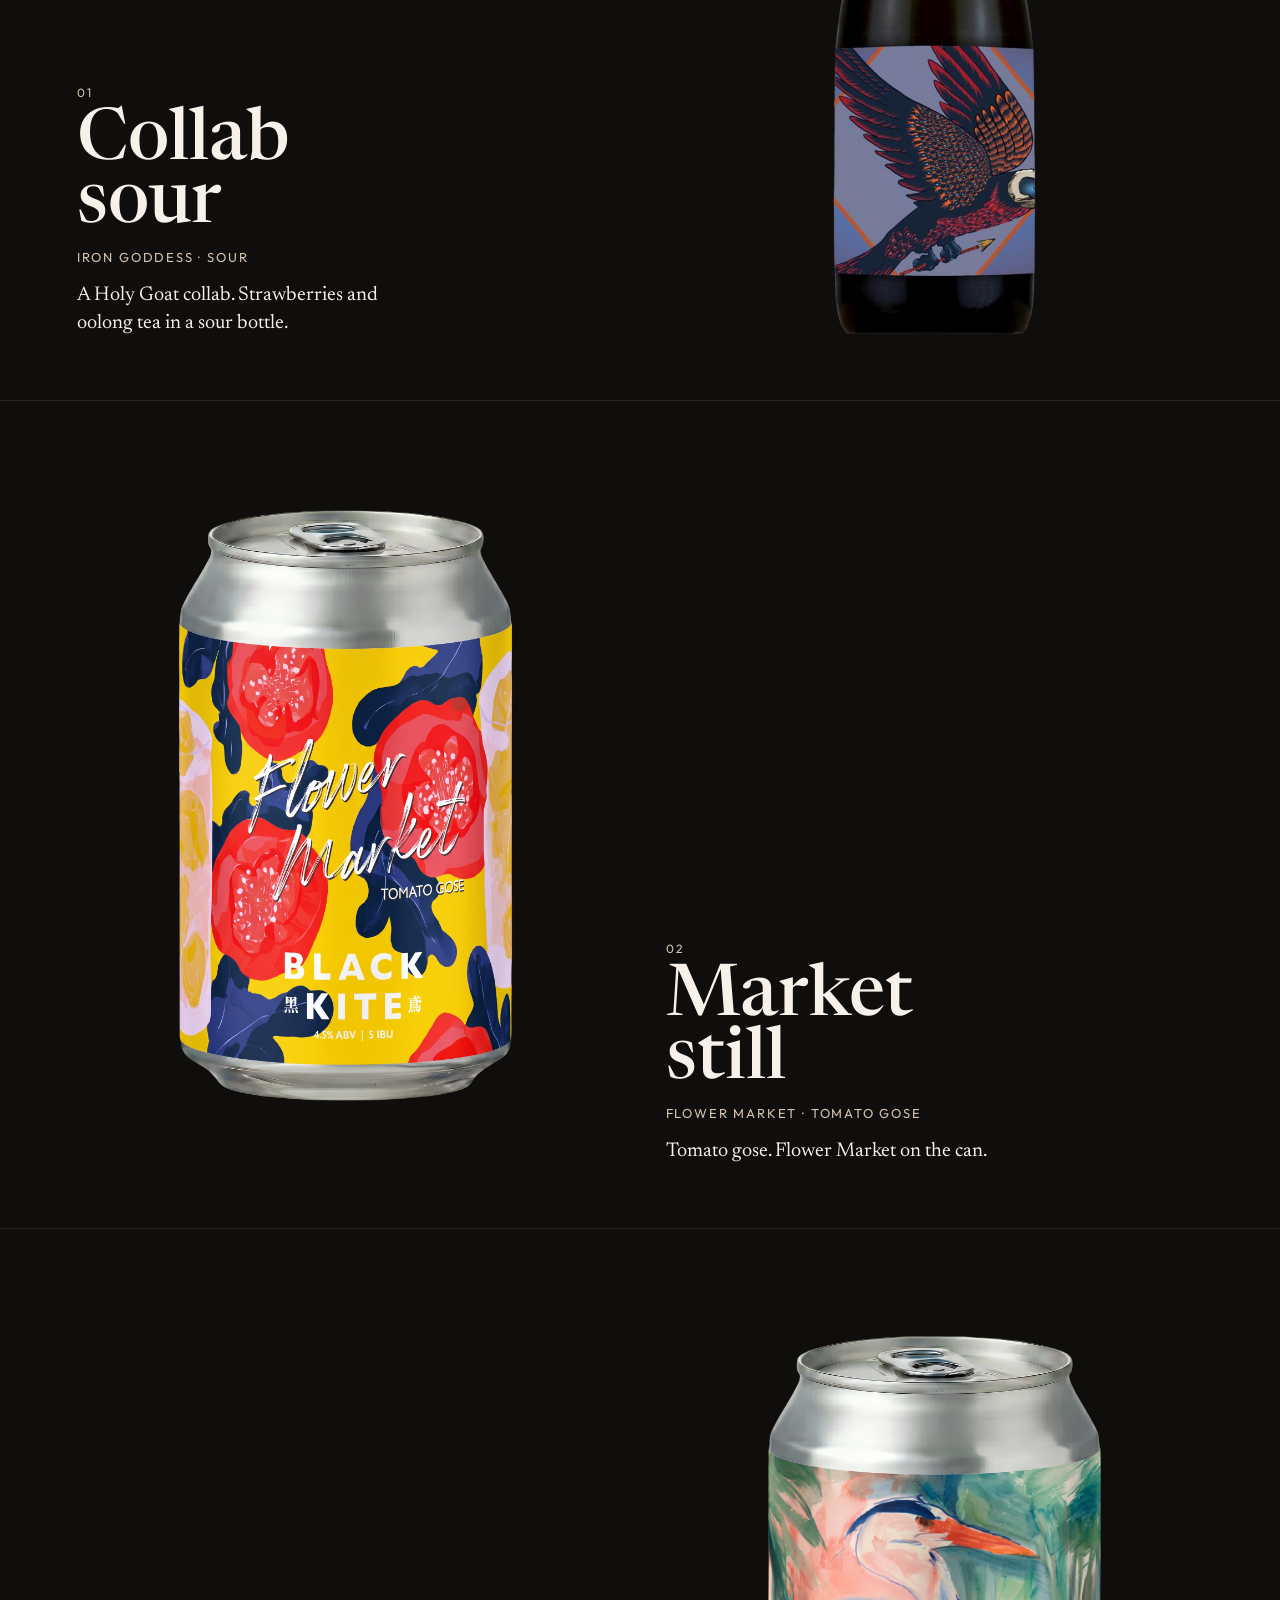
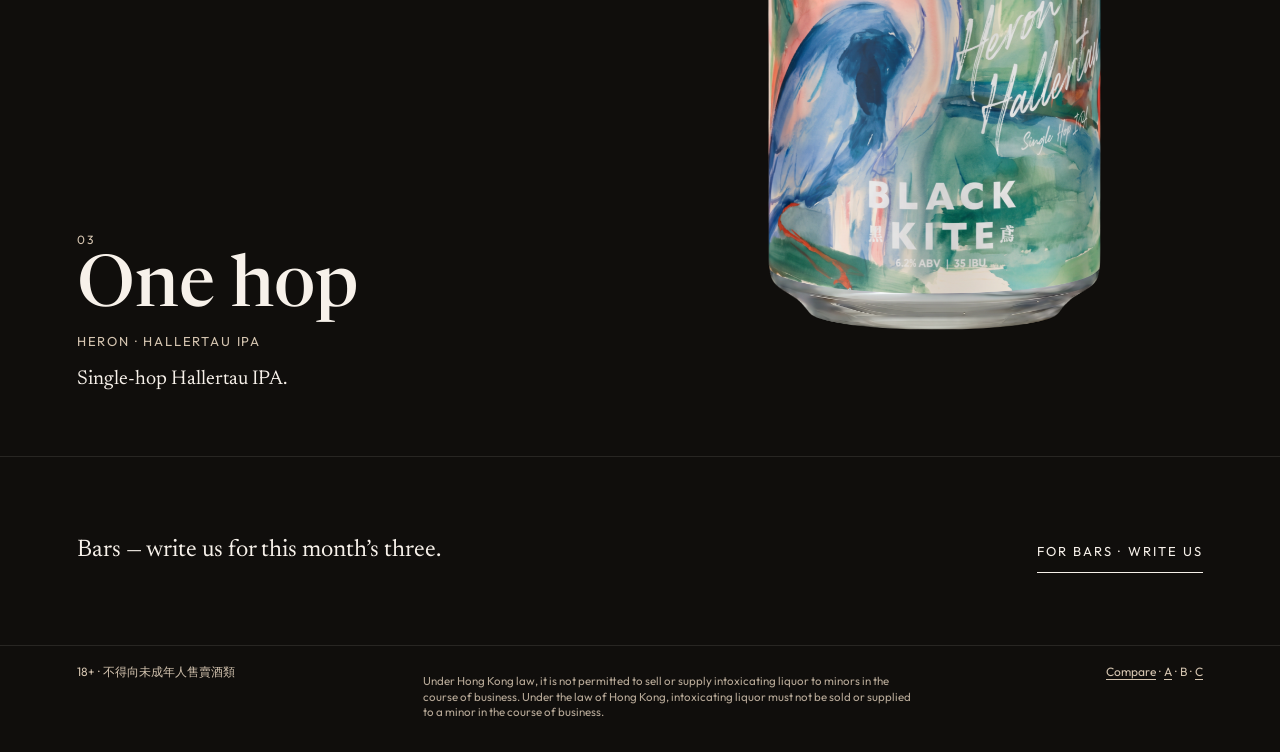
==== commit 2ff686e3: "t936u: closer taller Iron rembg + Collab sour size Re-cut from 00-source.jpg (rembg, tight crop, 2× " ====
--- a/index.html
+++ b/index.html
@@ -61,26 +61,23 @@
     object-fit: contain; object-position: center top;
   }
 
-  /* t90u — Iron Goddess 600×600 square-friendly vs tall product shots */
+  /* t936u closer — tall rembg cutout; drop t90u 1:1 lock so Collab sour / promo size like cans */
   .canwrap.promo img[src*="iron-goddess"],
-  #chapter-iron .shot img,
-  #chip-iron img {
-    width: min(100%, 52vh);
-    max-width: 520px;
-    max-height: 68vh;
-    aspect-ratio: 1 / 1;
+  #chapter-iron .shot img {
+    width: auto;
+    max-width: min(100%, 380px);
+    max-height: 78vh;
     height: auto;
+    aspect-ratio: auto;
     object-fit: contain;
-    object-position: center center;
-  }
-  #chip-iron img {
-    width: 88px;
-    max-width: 88px;
-    max-height: 88px;
-    height: 88px;
+    object-position: center bottom;
   }
   @media (max-width: 800px) {
-    .canwrap.promo img[src*="iron-goddess"] { max-height: min(48vh, 340px); width: min(100%, 48vh, 340px); }
+    .canwrap.promo img[src*="iron-goddess"] {
+      max-height: min(54vh, 460px);
+      max-width: min(100%, 260px);
+      width: auto;
+    }
   }
 
   .promo-name {
@@ -118,23 +115,16 @@
     font-family: Outfit, sans-serif; font-size: 12px; letter-spacing: .14em; text-transform: uppercase;
     min-height: 44px; padding: 12px 16px; border: 1px solid rgba(247,241,234,.35); background: transparent; color: var(--cream);
     transition: background 250ms ease, opacity 250ms ease;
-  }
-  .chip:hover, .chip:focus-visible, .chip.is-open { background: rgba(247,241,234,.1); }
-  .chip-panel {
-    display: none; position: absolute; z-index: 5; top: calc(100% + 12px); left: 12px;
-    width: min(440px, calc(100vw - 24px));
-    padding: 1rem; background: #1a1714; border: 1px solid rgba(247,241,234,.22);
-    grid-template-columns: 88px 1fr; gap: 14px; align-items: center;
-    opacity: 0; transition: opacity 250ms ease;
-  }
-  .chip-panel.is-open { display: grid; opacity: 1; }
-  .chip-panel img { width: 88px; height: 112px; object-fit: contain; object-position: center top; background: #0c0b09; }
-  .chip-panel .name { margin: 0 0 4px; font-size: 1.625rem; font-weight: 500; line-height: 1; }
-  .chip-panel .meta { margin: 0 0 8px; font-family: Outfit, sans-serif; font-size: 12px; letter-spacing: .14em; text-transform: uppercase; color: var(--mute); }
-  .chip-panel .blurb { margin: 0; font-size: 1rem; line-height: 1.35; color: var(--cream); }
-  .chip-panel .close {
-    position: absolute; top: 8px; right: 10px; min-height: 44px; min-width: 44px;
-    font-family: Outfit, sans-serif; font-size: 11px; letter-spacing: .14em; text-transform: uppercase; color: var(--mute);
+    text-decoration: none; display: inline-flex; align-items: center; cursor: pointer;
+  }
+  a.chip:hover, a.chip:focus-visible { background: rgba(247,241,234,.1); color: var(--cream); }
+  .shot a {
+    display: flex; justify-content: center; align-items: flex-end;
+    max-width: 100%; text-decoration: none; color: inherit;
+  }
+  .canwrap.promo > a {
+    display: flex; justify-content: center; align-items: flex-end;
+    max-width: 100%; text-decoration: none; color: inherit;
   }
 
   .chapter {
@@ -277,7 +267,9 @@
   
   </div>
   <div class="canwrap promo">
-    <img src="assets/iron-goddess.png" alt="Iron Goddess bottle." width="600" height="600">
+    <a href="https://blackkite.hk/product/holy-goat-x-black-kite-iron-goddess-sour-with-strawberries-and-oolong-tea/">
+    <img src="assets/iron-goddess.png" alt="Iron Goddess bottle." width="722" height="2454">
+    </a>
     <p class="promo-name">Iron Goddess</p>
     <p class="promo-sell">Newly released.</p>
   </div>
@@ -287,37 +279,9 @@
 <p class="month-label" id="month">This month</p>
 <section class="chip-strip" aria-label="Beers this month">
   <div class="chips">
-    <button type="button" class="chip" aria-expanded="false" aria-controls="chip-iron" id="btn-iron" data-chapter="chapter-iron">Iron Goddess</button>
-    <button type="button" class="chip" aria-expanded="false" aria-controls="chip-flower" id="btn-flower" data-chapter="chapter-flower">Flower Market</button>
-    <button type="button" class="chip" aria-expanded="false" aria-controls="chip-heron" id="btn-heron" data-chapter="chapter-heron">Heron</button>
-
-    <div class="chip-panel" id="chip-iron" role="region" aria-labelledby="btn-iron" hidden>
-      <img src="assets/iron-goddess.png" alt="" width="600" height="600">
-      <div>
-        <p class="name">Iron Goddess</p>
-        <p class="meta">Sour</p>
-        <p class="blurb">Holy Goat collab. Strawberries and oolong tea in a sour bottle.</p>
-        <button type="button" class="close">Close</button>
-      </div>
-    </div>
-    <div class="chip-panel" id="chip-flower" role="region" aria-labelledby="btn-flower" hidden>
-      <img src="assets/flower-market.png" alt="" width="1792" height="2400">
-      <div>
-        <p class="name">Flower Market</p>
-        <p class="meta">Tomato gose</p>
-        <p class="blurb">Tomato gose. Flower Market on the can.</p>
-        <button type="button" class="close">Close</button>
-      </div>
-    </div>
-    <div class="chip-panel" id="chip-heron" role="region" aria-labelledby="btn-heron" hidden>
-      <img src="assets/heron.png" alt="" width="1696" height="2528">
-      <div>
-        <p class="name">Heron</p>
-        <p class="meta">Hallertau IPA</p>
-        <p class="blurb">Single-hop Hallertau IPA.</p>
-        <button type="button" class="close">Close</button>
-      </div>
-    </div>
+    <a class="chip" href="https://blackkite.hk/product/holy-goat-x-black-kite-iron-goddess-sour-with-strawberries-and-oolong-tea/">Iron Goddess</a>
+    <a class="chip" href="https://blackkite.hk/product/flower-market-tomato-gose/">Flower Market</a>
+    <a class="chip" href="https://blackkite.hk/product/heron-hallertau/">Heron</a>
   </div>
 </section>
 
@@ -329,7 +293,7 @@
       <span class="slate">Iron Goddess · Sour</span>
       <p>A Holy Goat collab. Strawberries and oolong tea in a sour bottle.</p>
     </div>
-    <div class="shot"><img src="assets/iron-goddess.png" alt="Iron Goddess sour, full bottle." width="600" height="600"></div>
+    <div class="shot"><a href="https://blackkite.hk/product/holy-goat-x-black-kite-iron-goddess-sour-with-strawberries-and-oolong-tea/"><img src="assets/iron-goddess.png" alt="Iron Goddess sour, full bottle." width="722" height="2454"></a></div>
   </section>
   <section class="chapter" id="chapter-flower">
     <div class="copy">
@@ -338,7 +302,7 @@
       <span class="slate">Flower Market · Tomato gose</span>
       <p>Tomato gose. Flower Market on the can.</p>
     </div>
-    <div class="shot"><img src="assets/flower-market.png" alt="Flower Market tomato gose, full can." width="1792" height="2400"></div>
+    <div class="shot"><a href="https://blackkite.hk/product/flower-market-tomato-gose/"><img src="assets/flower-market.png" alt="Flower Market tomato gose, full can." width="1792" height="2400"></a></div>
   </section>
   <section class="chapter" id="chapter-heron">
     <div class="copy">
@@ -347,7 +311,7 @@
       <span class="slate">Heron · Hallertau IPA</span>
       <p>Single-hop Hallertau IPA.</p>
     </div>
-    <div class="shot"><img src="assets/heron.png" alt="Heron Hallertau, full can." width="1696" height="2528"></div>
+    <div class="shot"><a href="https://blackkite.hk/product/heron-hallertau/"><img src="assets/heron.png" alt="Heron Hallertau, full can." width="1696" height="2528"></a></div>
   </section>
 </div>
 
@@ -528,7 +492,7 @@
 
 
 <script>
-/* t90u — restore fb5366d chip open + scroll (+ motion), beside dual-video */
+/* t78u — motion only; chips/bottles are shop <a> links */
 (function () {
   var reduce = window.matchMedia("(prefers-reduced-motion: reduce)").matches;
   if (!reduce) document.documentElement.classList.add("js-motion");
@@ -546,43 +510,6 @@
   } else {
     nodes.forEach(function (el) { el.classList.add("is-in"); });
   }
-
-  var strip = document.querySelector(".chip-strip");
-  if (!strip) return;
-  var openChip = null, openPanel = null;
-  function closePanel() {
-    if (openPanel) { openPanel.classList.remove("is-open"); openPanel.setAttribute("hidden", ""); openPanel = null; }
-    if (openChip) { openChip.classList.remove("is-open"); openChip.setAttribute("aria-expanded", "false"); openChip = null; }
-  }
-  function openFor(chip) {
-    var panel = document.getElementById(chip.getAttribute("aria-controls"));
-    if (!panel) return;
-    if (openChip === chip) { closePanel(); return; }
-    closePanel();
-    openChip = chip; openPanel = panel;
-    chip.classList.add("is-open");
-    chip.setAttribute("aria-expanded", "true");
-    panel.removeAttribute("hidden");
-    panel.classList.add("is-open");
-    var chips = strip.querySelector(".chips");
-    var left = chip.offsetLeft;
-    var max = chips.clientWidth - panel.offsetWidth - 8;
-    if (left > max) left = Math.max(0, max);
-    panel.style.left = left + "px";
-  }
-  strip.querySelectorAll(".chip").forEach(function (chip) {
-    chip.addEventListener("click", function () {
-      openFor(chip);
-      var cid = chip.getAttribute("data-chapter");
-      var ch = cid && document.getElementById(cid);
-      if (ch) ch.scrollIntoView({ behavior: reduce ? "auto" : "smooth", block: "start" });
-    });
-  });
-  strip.querySelectorAll(".chip-panel .close").forEach(function (btn) {
-    btn.addEventListener("click", function (e) { e.stopPropagation(); closePanel(); });
-  });
-  document.addEventListener("keydown", function (e) { if (e.key === "Escape") closePanel(); });
-  document.addEventListener("click", function (e) { if (!strip.contains(e.target)) closePanel(); });
 })();
 </script>
 
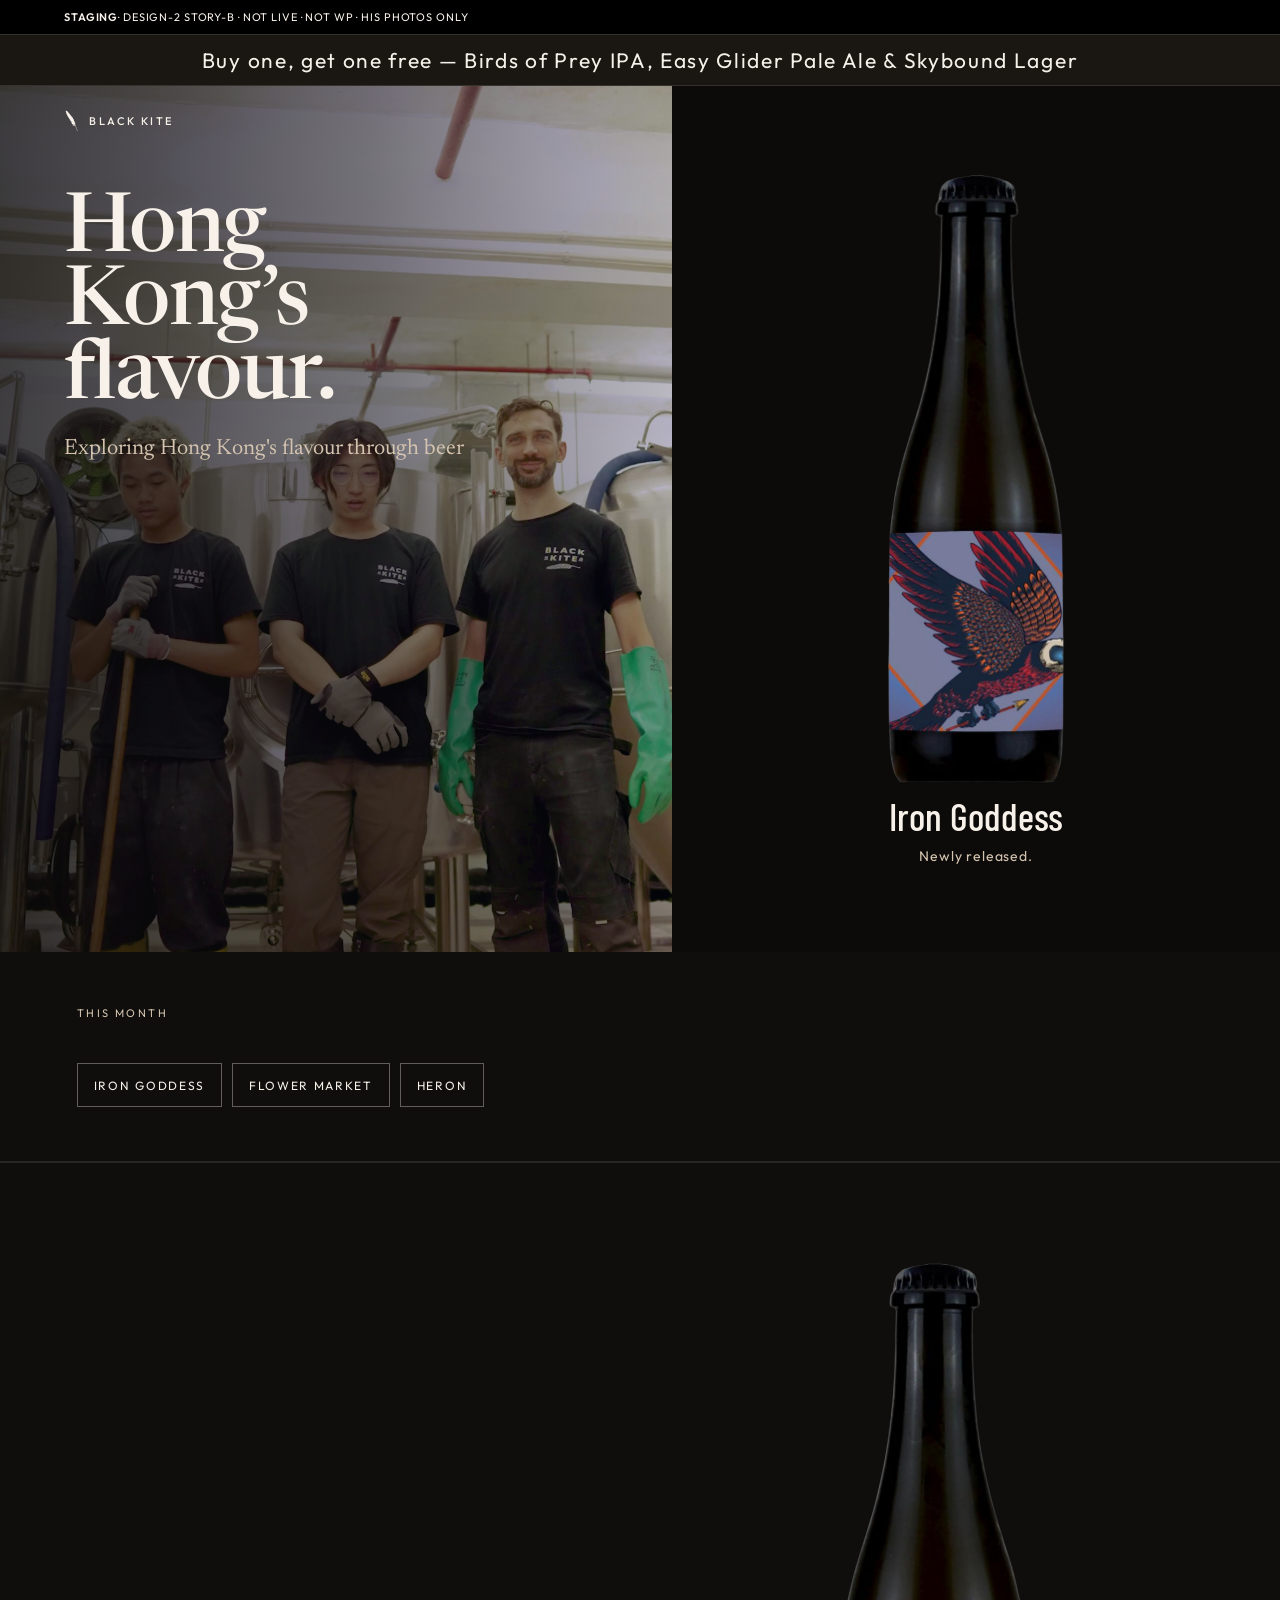
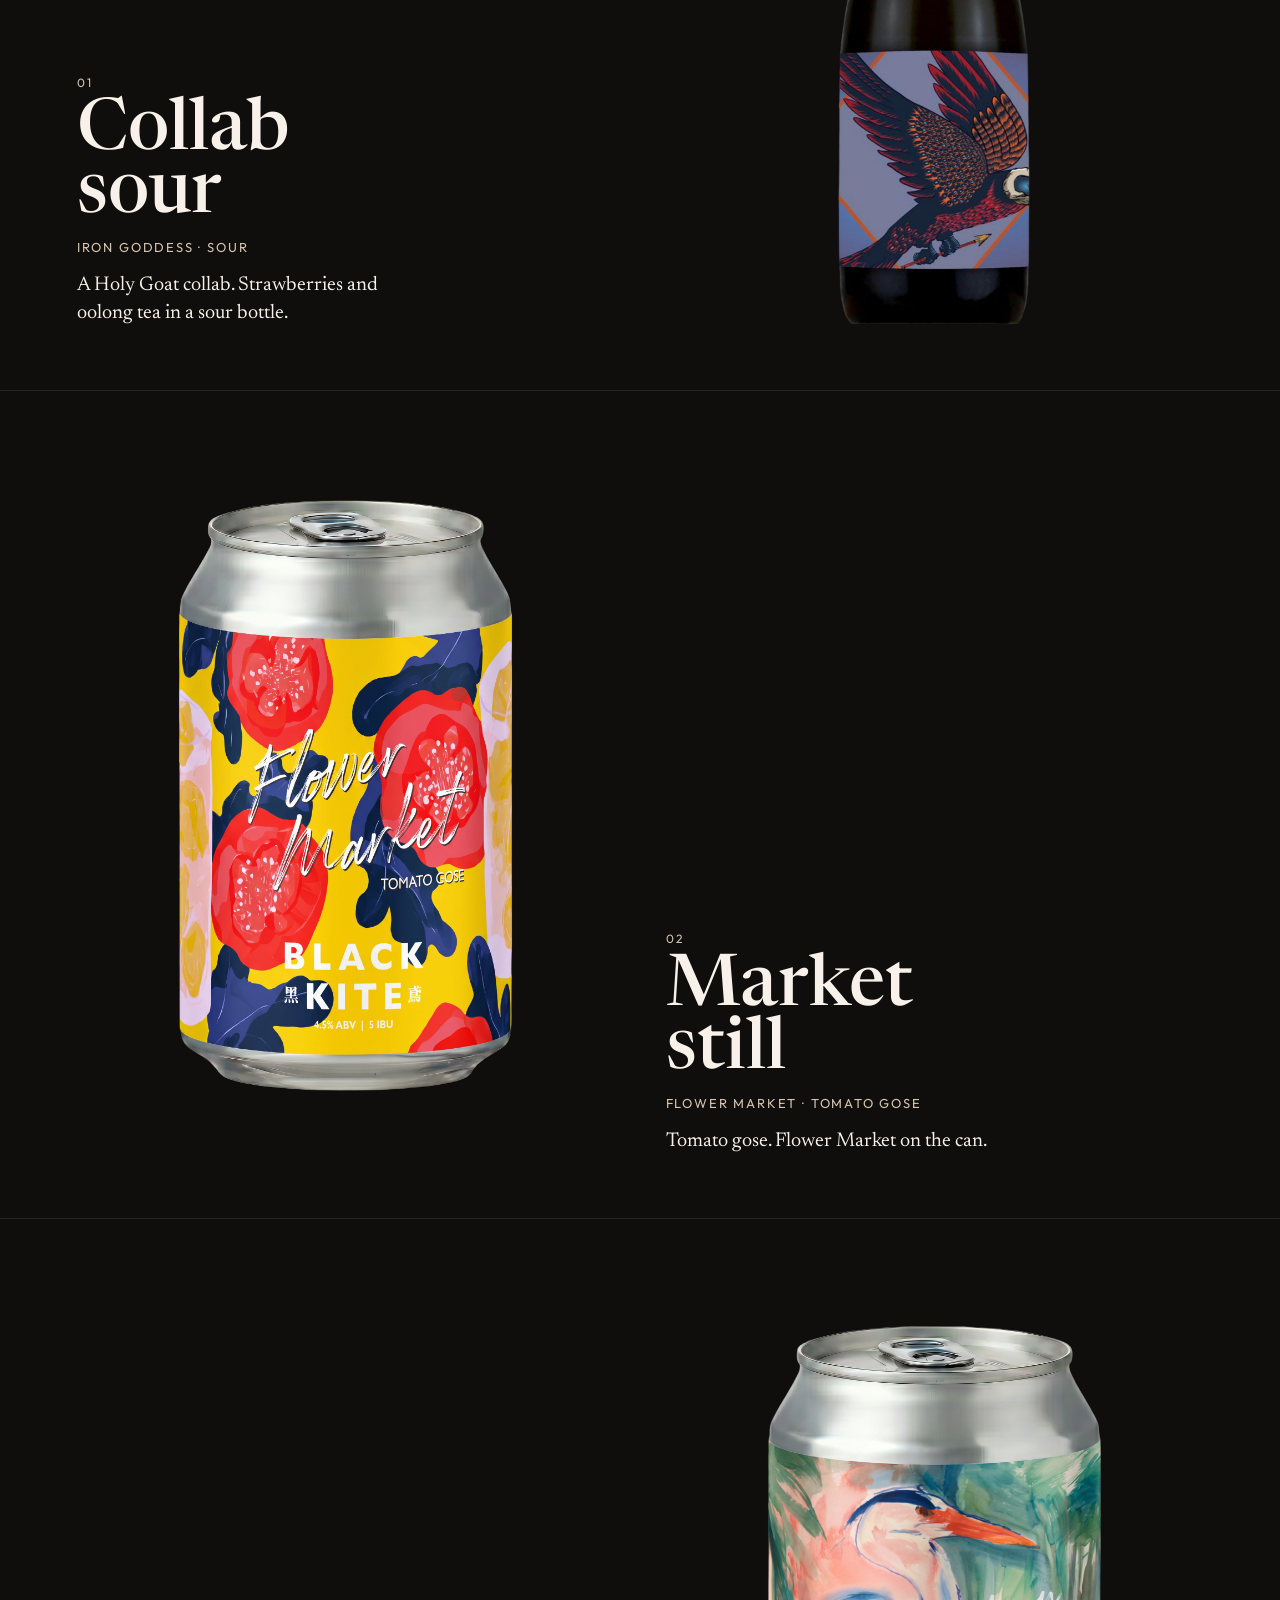
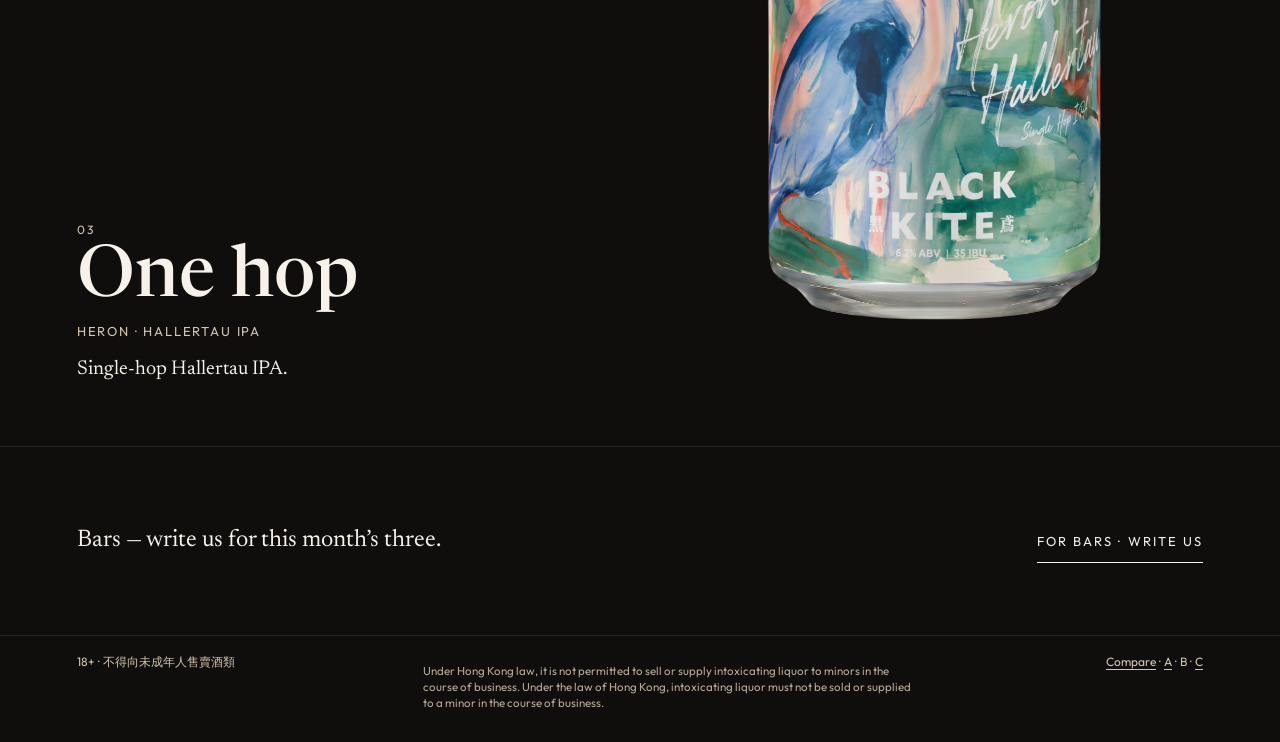
==== commit dcad3933: "t936u: Collab sour Iron size matches can chapters Drop 78vh Iron max-height that stretched #chapter-" ====
--- a/index.html
+++ b/index.html
@@ -61,23 +61,34 @@
     object-fit: contain; object-position: center top;
   }
 
-  /* t936u closer — tall rembg cutout; drop t90u 1:1 lock so Collab sour / promo size like cans */
-  .canwrap.promo img[src*="iron-goddess"],
+  /* t936u collab — tall Iron cutout; match can chapter rhythm (no 78vh stretch / gap under bottle) */
+  .canwrap.promo img[src*="iron-goddess"] {
+    width: auto;
+    max-width: min(100%, 320px);
+    max-height: 68vh;
+    height: auto;
+    object-fit: contain;
+    object-position: center bottom;
+  }
+  #chapter-iron .shot {
+    min-height: 0;
+    align-self: end;
+  }
   #chapter-iron .shot img {
     width: auto;
-    max-width: min(100%, 380px);
-    max-height: 78vh;
+    max-width: min(100%, 360px);
+    max-height: 74vh; /* same ceiling as .shot img cans */
     height: auto;
-    aspect-ratio: auto;
     object-fit: contain;
     object-position: center bottom;
   }
   @media (max-width: 800px) {
     .canwrap.promo img[src*="iron-goddess"] {
-      max-height: min(54vh, 460px);
-      max-width: min(100%, 260px);
+      max-height: min(46vh, 420px);
+      max-width: min(100%, 240px);
       width: auto;
     }
+    #chapter-iron .shot img { max-height: 54vh; } /* match mobile .shot img */
   }
 
   .promo-name {
